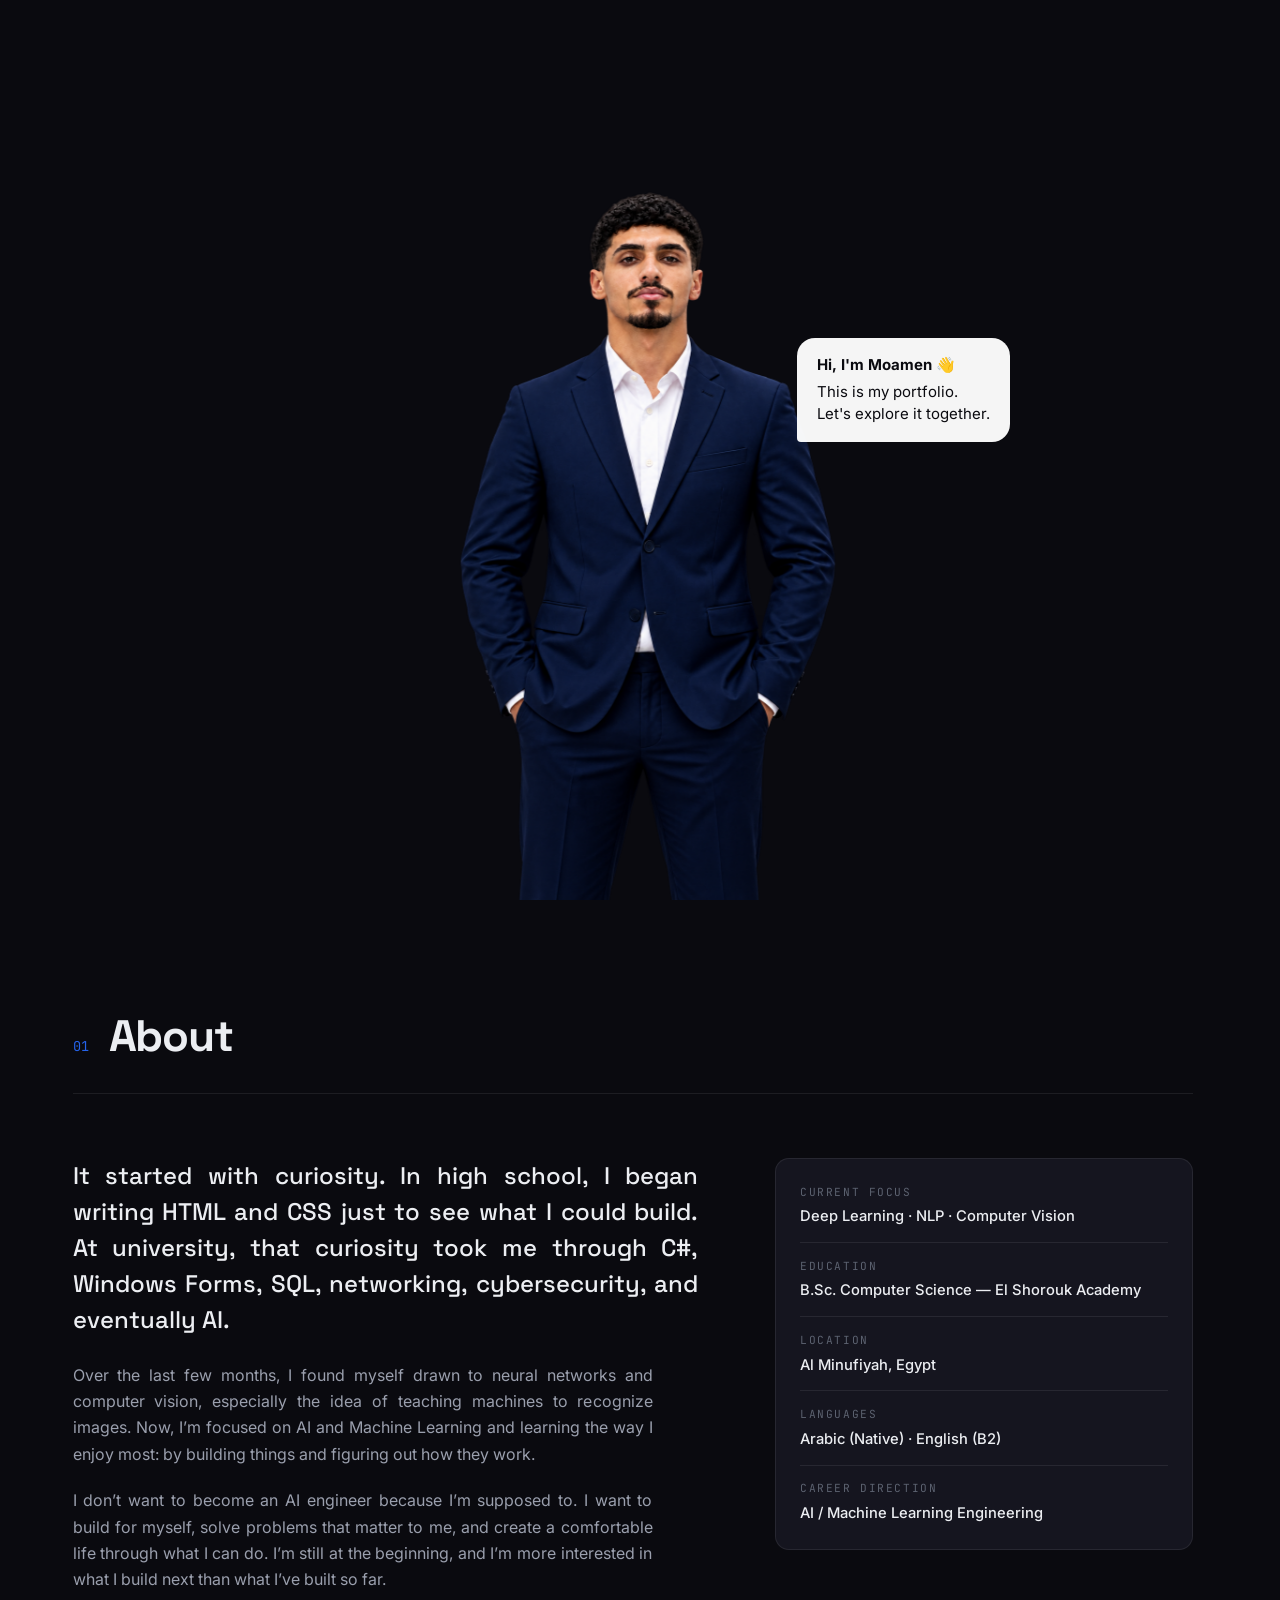
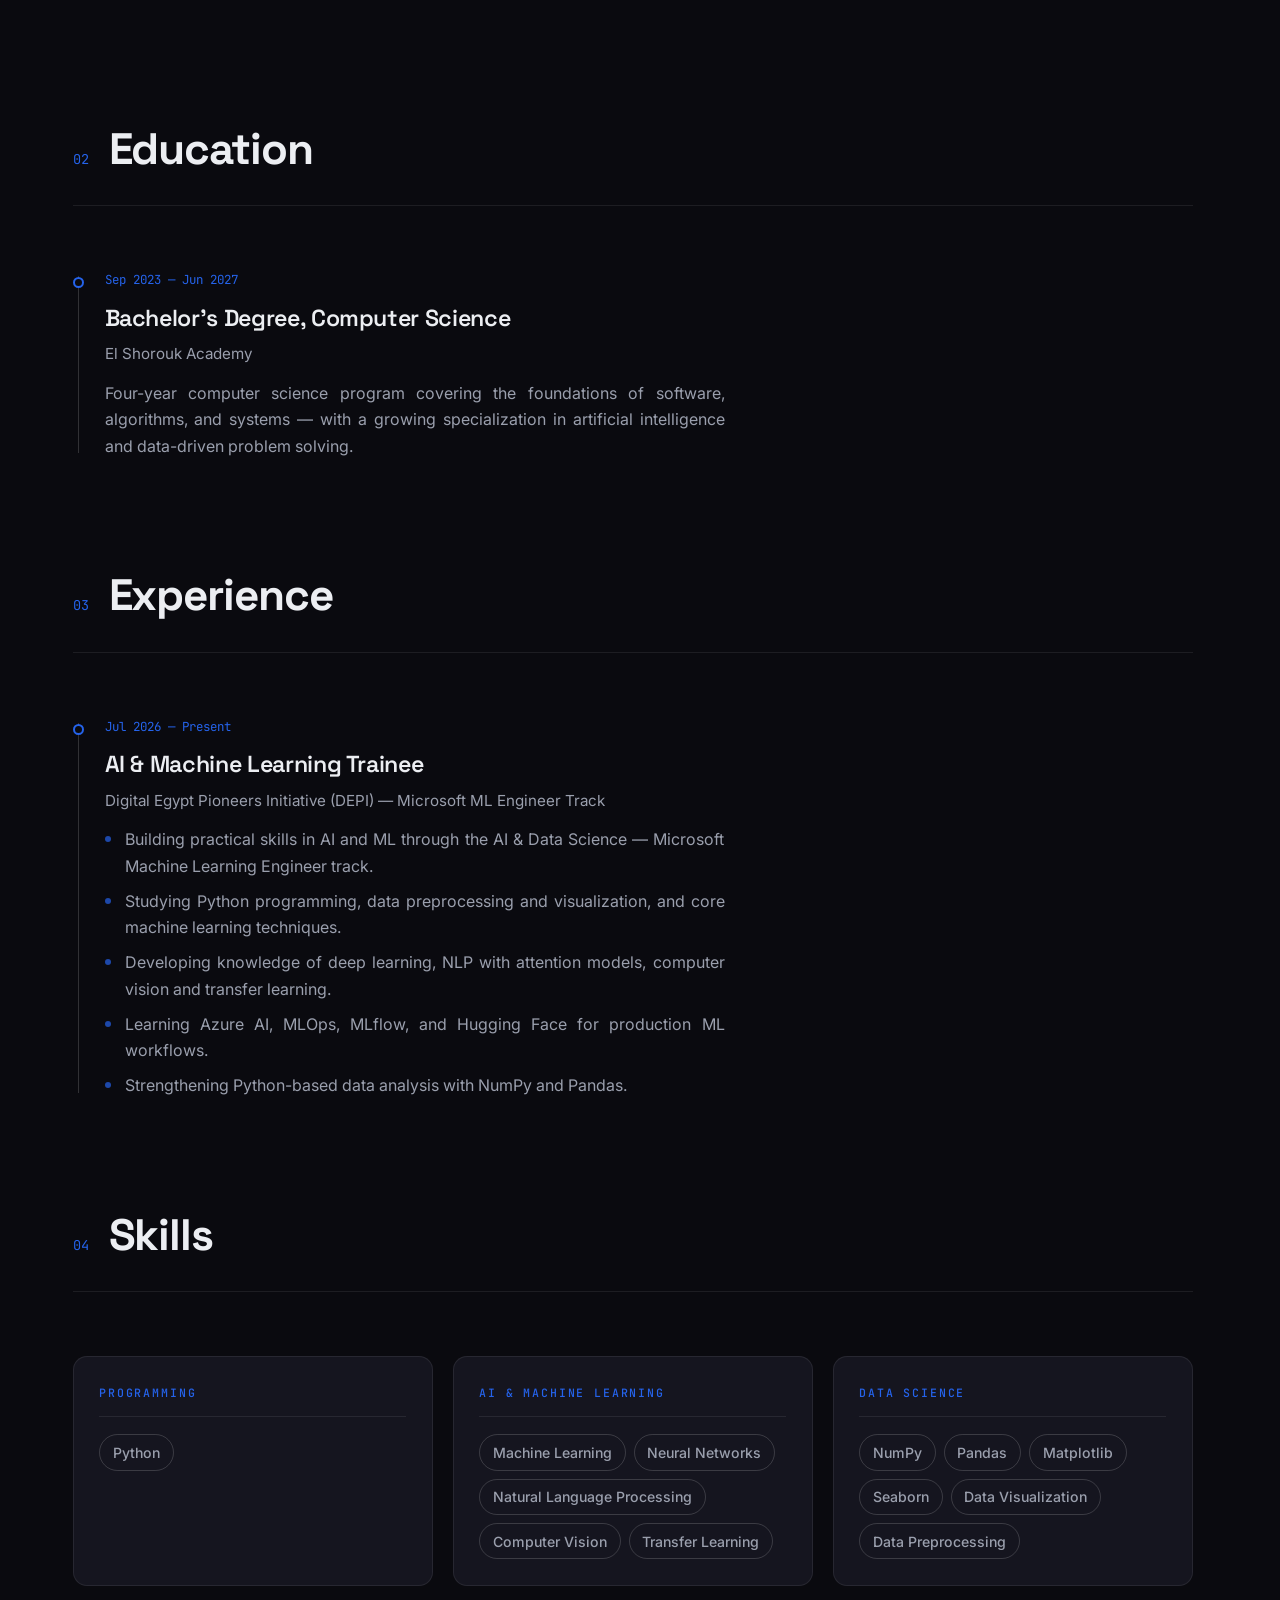
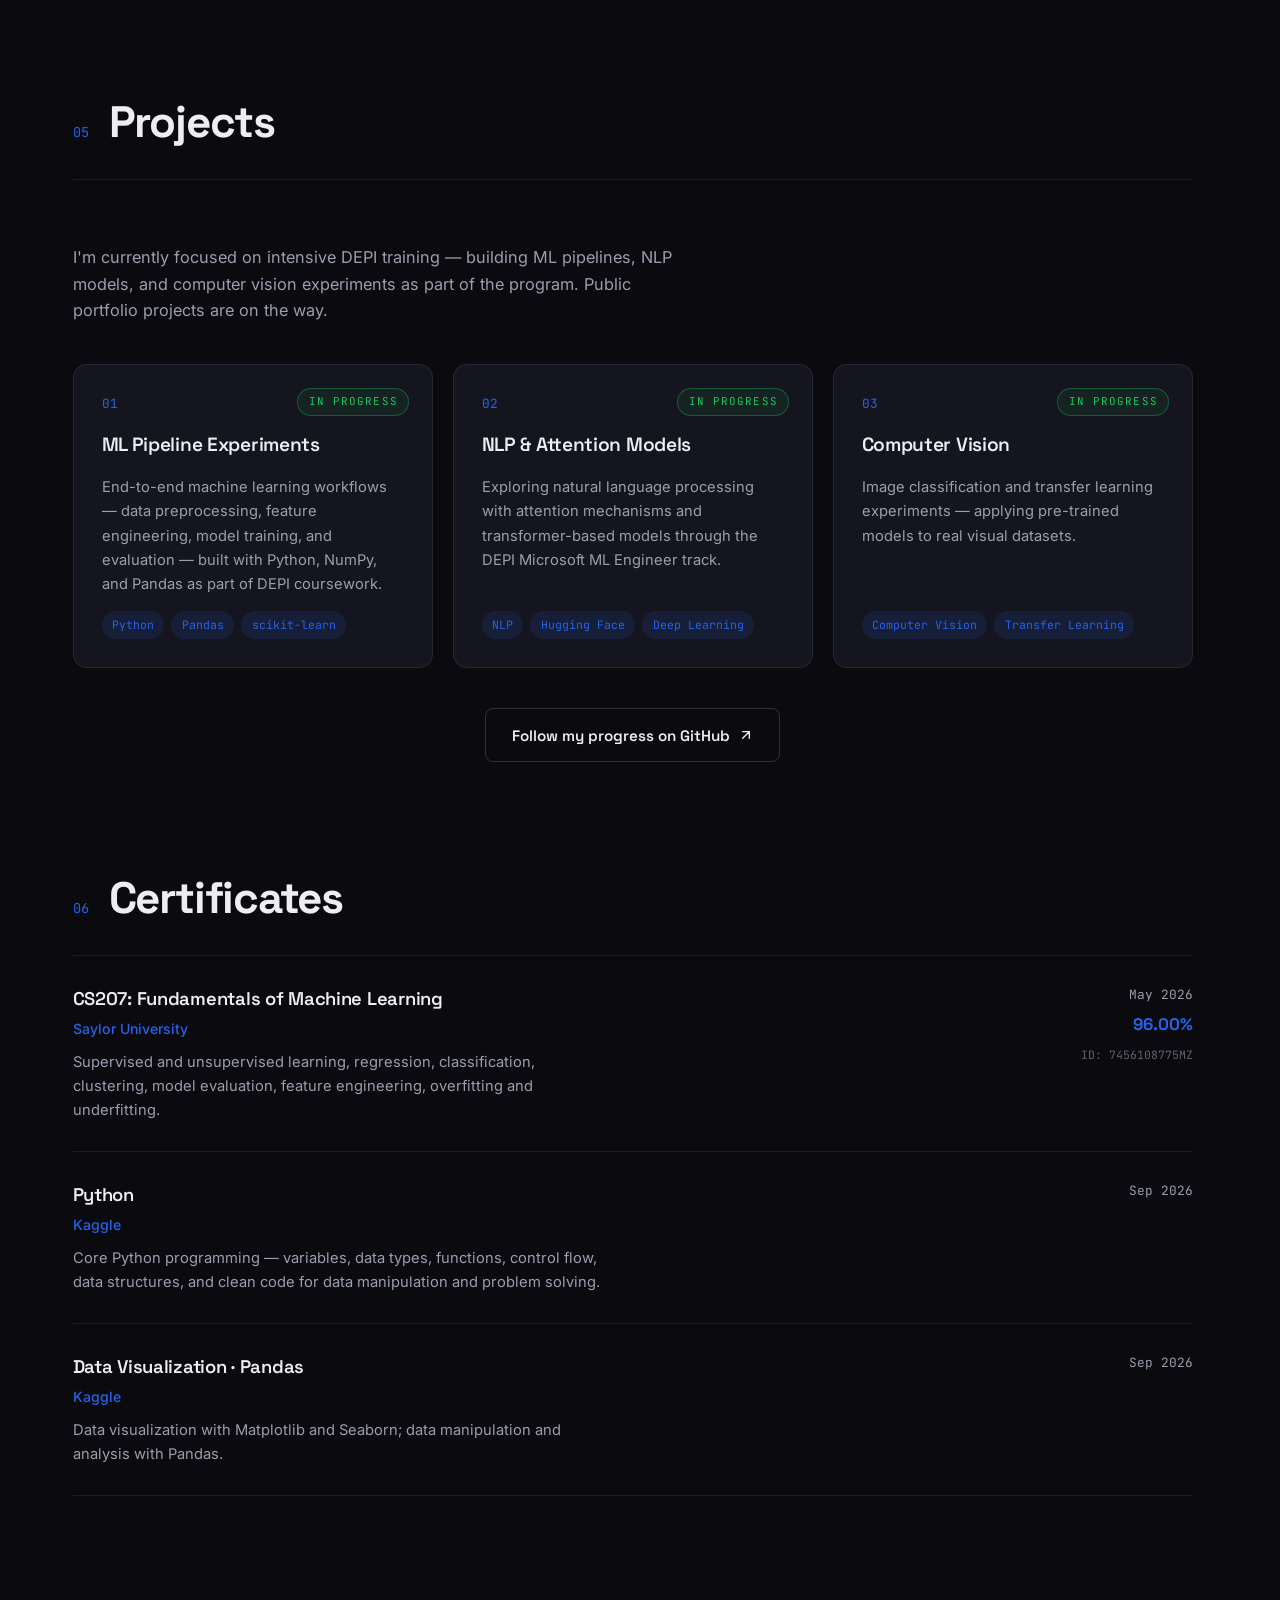
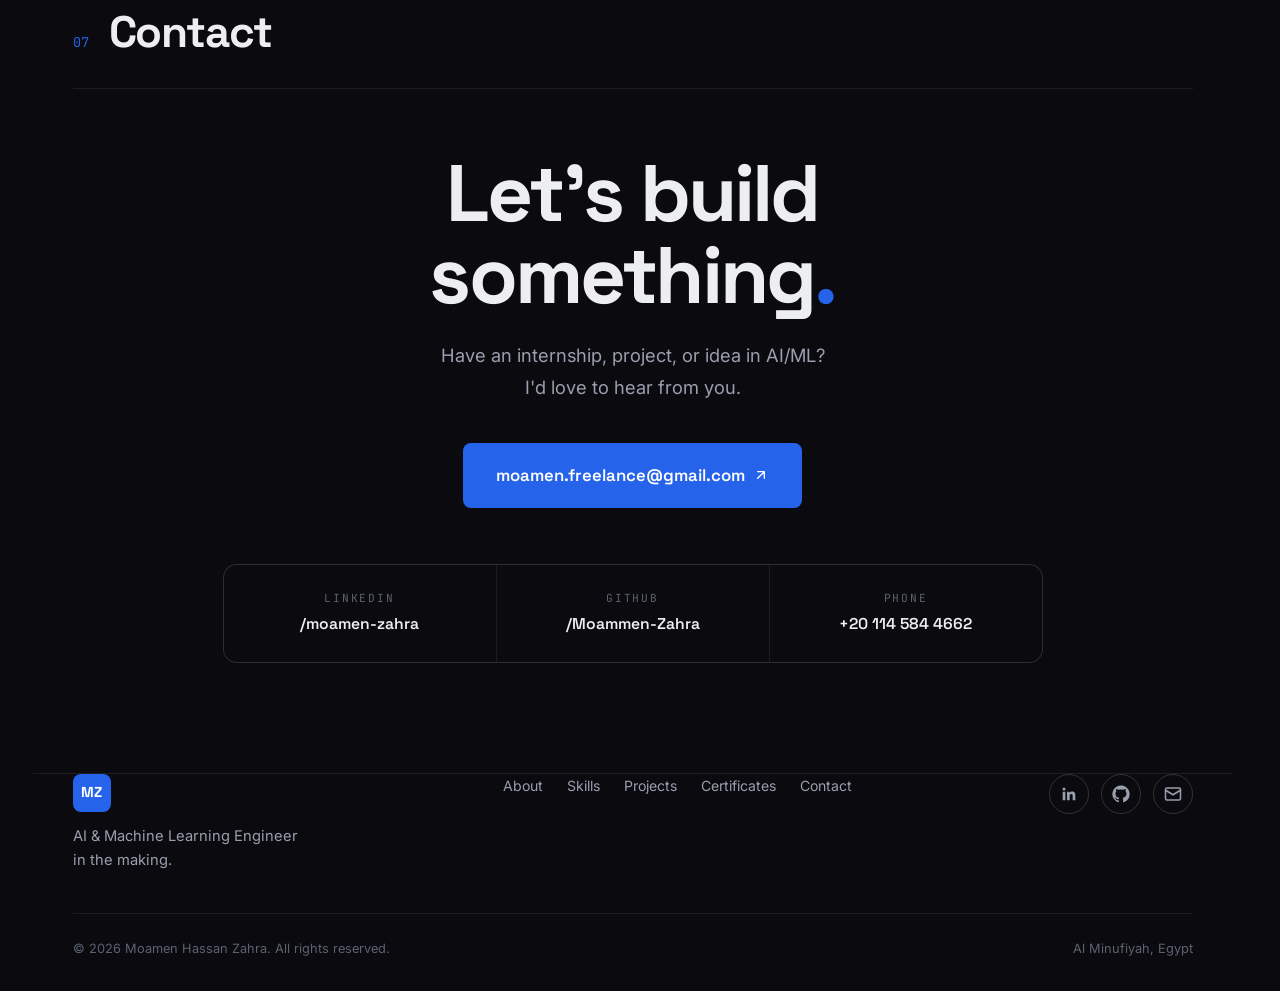
==== index.html @ 65eb7767 "Add files via upload" ====
<!DOCTYPE html>
<html lang="en" data-theme="dark">
<head>

  <meta charset="UTF-8" />
  <meta name="viewport" content="width=device-width, initial-scale=1.0" />
  <title>Moamen Zahra — AI & Machine Learning Engineer</title>
  <meta name="description" content="Moamen Zahra — AI & ML Trainee at DEPI, Computer Science student at El Shorouk Academy. Python, Machine Learning, Deep Learning, NLP, Computer Vision. Open to AI/ML internships." />
  <meta name="author" content="Moamen Hassan Zahra" />
  <link rel="canonical" href="https://moamenzahra.dev/" />
  <meta property="og:type" content="website" />
  <meta property="og:title" content="Moamen Zahra — AI & Machine Learning Engineer" />
  <meta property="og:description" content="Computer Science student and AI/ML Trainee building intelligent systems with Python, Machine Learning, and Deep Learning." />
  <meta property="og:image" content="assets/banner.jpg" />
  <meta property="og:url" content="https://moamenzahra.dev/" />
  <meta name="twitter:card" content="summary_large_image" />
  <meta name="twitter:title" content="Moamen Zahra — AI & Machine Learning Engineer" />
  <meta name="twitter:description" content="AI/ML Trainee at DEPI · Computer Science Student · Python · Machine Learning · NLP · Computer Vision" />
  <meta name="twitter:image" content="assets/banner.jpg" />
  <link rel="icon" type="image/svg+xml" href="data:image/svg+xml,%3Csvg xmlns='http://www.w3.org/2000/svg' viewBox='0 0 100 100'%3E%3Crect width='100' height='100' rx='20' fill='%230a0a0f'/%3E%3Ctext x='50' y='68' font-size='52' font-family='Arial' font-weight='bold' fill='%232563eb' text-anchor='middle'%3EMZ%3C/text%3E%3C/svg%3E" />
  <link rel="preconnect" href="https://fonts.googleapis.com" />
  <link rel="preconnect" href="https://fonts.gstatic.com" crossorigin />
  <link href="https://fonts.googleapis.com/css2?family=Space+Grotesk:wght@400;500;600;700&family=Inter:wght@400;500;600&family=JetBrains+Mono:wght@400;500&display=swap" rel="stylesheet" />
  <link rel="stylesheet" href="css/style.css" />
  <script type="application/ld+json">
  
  {
    "@context": "https://schema.org",
    "@type": "Person",
    "name": "Moamen Hassan Zahra",
    "alternateName": "Moamen Zahra",
    "jobTitle": "AI & Machine Learning Trainee",
    "description": "Computer Science student and AI/ML Trainee at DEPI, specializing in Python, Machine Learning, Deep Learning, NLP, and Computer Vision.",
    "url": "https://moamenzahra.dev/",
    "image": "assets/moamen-hero.jpg",
    "address": { "@type": "PostalAddress", "addressLocality": "Al Minufiyah", "addressCountry": "EG" },
    "email": "mailto:moamen.freelance@gmail.com",
    "alumniOf": { "@type": "CollegeOrUniversity", "name": "El Shorouk Academy" },
    "knowsAbout": ["Python", "Machine Learning", "Deep Learning", "Natural Language Processing", "Computer Vision", "Data Science", "NumPy", "Pandas", "Matplotlib", "Seaborn", "Azure AI", "MLOps"],
    "sameAs": [
      "https://www.linkedin.com/in/moamen-zahra",
      "https://github.com/Moammen-Zahra"
    ]
  }
  </script>
</head>
<body>

  <!-- Entrance -->
  <div class="entrance" id="entrance">
    <div class="entrance-content">

      <div class="entrance-person">
        <img
          src="assets/moamen-hero.png"
          alt="Moamen Zahra"
          class="entrance-photo"
        />

        <div class="entrance-message">
          <span>Hi, I'm Moamen 👋</span>
          <span>This is my portfolio.</span>
          <span>Let's explore it together.</span>
        </div>
      </div>

    </div>
  </div>

  <a class="skip-link" href="#main">Skip to content</a>

  <!-- Navigation -->
  <header class="nav" id="nav">
    <div class="nav-inner">
      <a href="#top" class="nav-logo" aria-label="Moamen Zahra — home">
        <span class="nav-logo-mark">MZ</span>
        <span class="nav-logo-name">Moamen Zahra</span>
      </a>
      <nav class="nav-links" aria-label="Primary">
        <a href="#about" class="nav-link">About</a>
        <a href="#education" class="nav-link">Education</a>
        <a href="#experience" class="nav-link">Experience</a>
        <a href="#skills" class="nav-link">Skills</a>
        <a href="#projects" class="nav-link">Projects</a>
        <a href="#certificates" class="nav-link">Certificates</a>
        <a href="#contact" class="nav-link nav-link-cta">Contact</a>
      </nav>
      <div class="nav-actions">
        <a href="assets/Moamen-Zahra-CV.pdf" download class="btn btn-small btn-outline nav-cv">CV</a>
        <button class="theme-toggle" id="themeToggle" aria-label="Toggle color theme" title="Toggle theme">
          <svg class="icon-sun" width="18" height="18" viewBox="0 0 24 24" fill="none" stroke="currentColor" stroke-width="2" stroke-linecap="round"><circle cx="12" cy="12" r="4"/><path d="M12 2v2M12 20v2M4.93 4.93l1.41 1.41M17.66 17.66l1.41 1.41M2 12h2M20 12h2M6.34 17.66l-1.41 1.41M19.07 4.93l-1.41 1.41"/></svg>
          <svg class="icon-moon" width="18" height="18" viewBox="0 0 24 24" fill="none" stroke="currentColor" stroke-width="2" stroke-linecap="round" stroke-linejoin="round"><path d="M21 12.79A9 9 0 1 1 11.21 3 7 7 0 0 0 21 12.79z"/></svg>
        </button>
        <button class="menu-toggle" id="menuToggle" aria-label="Open menu" aria-expanded="false" aria-controls="mobileMenu">
          <span></span><span></span>
        </button>
      </div>
    </div>
  </header>

  <!-- Mobile menu -->
  <div class="mobile-menu" id="mobileMenu" aria-hidden="true">
    <nav class="mobile-menu-links" aria-label="Mobile">
      <a href="#about" class="mobile-link"><span class="mobile-num">01</span>About</a>
      <a href="#education" class="mobile-link"><span class="mobile-num">02</span>Education</a>
      <a href="#experience" class="mobile-link"><span class="mobile-num">03</span>Experience</a>
      <a href="#skills" class="mobile-link"><span class="mobile-num">04</span>Skills</a>
      <a href="#projects" class="mobile-link"><span class="mobile-num">05</span>Projects</a>
      <a href="#certificates" class="mobile-link"><span class="mobile-num">06</span>Certificates</a>
      <a href="#contact" class="mobile-link"><span class="mobile-num">07</span>Contact</a>
    </nav>
    <div class="mobile-menu-footer">
      <a href="assets/Moamen-Zahra-CV.pdf" download class="btn btn-outline">Download CV</a>
      <div class="mobile-menu-social">
        <a href="https://www.linkedin.com/in/moamen-zahra" target="_blank" rel="noopener">LinkedIn</a>
        <a href="https://github.com/Moammen-Zahra" target="_blank" rel="noopener">GitHub</a>
      </div>
    </div>
  </div>

  <main id="main">
    <!-- Hero -->
    <section class="hero" id="top">
      <div class="hero-inner">
        <div class="hero-content">
          <div class="hero-status reveal">
            <span class="status-dot" aria-hidden="true"></span>
            Open to AI/ML internships
          </div>
          <h1 class="hero-title">
            <span class="hero-title-line reveal" id="animated-name"></span>
          </h1>          <p class="hero-role reveal">AI &amp; Machine Learning Trainee<br />Computer Science Student</p>
          <p class="hero-desc reveal" style="text-align: justify;">
            I build intelligent systems with Python — from data pipelines to neural networks.
            Currently training in Deep Learning, NLP, and Computer Vision through the DEPI
            Microsoft ML Engineer track.
          </p>
          <div class="hero-ctas reveal">
            <a href="#projects" class="btn btn-primary">
              View My Work
              <svg width="16" height="16" viewBox="0 0 24 24" fill="none" stroke="currentColor" stroke-width="2" stroke-linecap="round" stroke-linejoin="round"><path d="M5 12h14M12 5l7 7-7 7"/></svg>
            </a>
            <a href="#contact" class="btn btn-ghost">Get in Touch</a>
          </div>
          <div class="hero-meta reveal">
            <span>Al Minufiyah, Egypt</span>
            <span class="hero-meta-sep" aria-hidden="true"></span>
            <span>DEPI · Microsoft ML Track</span>
          </div>
        </div>
        <div class="hero-visual reveal">
          <div class="hero-photo-wrap">
            <img src="assets/moamen-hero.png" alt="Moamen Zahra — AI and Machine Learning Engineer" class="hero-photo" width="800" height="884" fetchpriority="high" />
            <div class="hero-photo-frame" aria-hidden="true"></div>
          </div>
        </div>
      </div>
      <a href="#about" class="scroll-indicator" aria-label="Scroll to about section">
        <span class="scroll-indicator-line" aria-hidden="true"></span>
        <span class="scroll-indicator-text">Scroll</span>
      </a>
    </section>

    <!-- About -->
    <section class="section" id="about">
      <div class="section-header reveal">
        <span class="section-num">01</span>
        <h2 class="section-title">About</h2>
      </div>
      <div class="about-grid">
        <div class="about-text reveal" style="text-align: justify;">
          <p class="about-lead">
It started with curiosity. In high school, I began writing HTML and CSS just to see what I could build. At university, that curiosity took me through C#, Windows Forms, SQL, networking, cybersecurity, and eventually AI.          </p>
          <p>
Over the last few months, I found myself drawn to neural networks and computer vision, especially the idea of teaching machines to recognize images. Now, I’m focused on AI and Machine Learning and learning the way I enjoy most: by building things and figuring out how they work.
          </p>
          <p>
I don’t want to become an AI engineer because I’m supposed to. I want to build for myself, solve problems that matter to me, and create a comfortable life through what I can do. I’m still at the beginning, and I’m more interested in what I build next than what I’ve built so far.
          </p>
        </div>
        <div class="about-side reveal">

          <dl class="snapshot">
            <div class="snapshot-row">
              <dt>Current Focus</dt>
              <dd>Deep Learning · NLP · Computer Vision</dd>
            </div>
            <div class="snapshot-row">
              <dt>Education</dt>
              <dd>B.Sc. Computer Science — El Shorouk Academy</dd>
            </div>
            <div class="snapshot-row">
              <dt>Location</dt>
              <dd>Al Minufiyah, Egypt</dd>
            </div>
            <div class="snapshot-row">
              <dt>Languages</dt>
              <dd>Arabic (Native) · English (B2)</dd>
            </div>
            <div class="snapshot-row">
              <dt>Career Direction</dt>
              <dd>AI / Machine Learning Engineering</dd>
            </div>
          </dl>
        </div>
      </div>
    </section>

    <!-- Education -->
    <section class="section" id="education">
      <div class="section-header reveal">
        <span class="section-num">02</span>
        <h2 class="section-title">Education</h2>
      </div>
      <div class="timeline">
        <article class="timeline-item reveal">
          <div class="timeline-marker" aria-hidden="true"></div>
          <div class="timeline-content">
            <span class="timeline-date">Sep 2023 — Jun 2027</span>
            <h3 class="timeline-title">Bachelor's Degree, Computer Science</h3>
            <p class="timeline-org">El Shorouk Academy</p>
            <p class="timeline-desc" style="text-align: justify;">
              Four-year computer science program covering the foundations of software,
              algorithms, and systems — with a growing specialization in artificial
              intelligence and data-driven problem solving.
            </p>
          </div>
        </article>
      </div>
    </section>

    <!-- Experience -->
    <section class="section" id="experience">
      <div class="section-header reveal">
        <span class="section-num">03</span>
        <h2 class="section-title">Experience</h2>
      </div>
      <div class="timeline" style="text-align: justify;">
        <article class="timeline-item reveal">
          <div class="timeline-marker" aria-hidden="true"></div>
          <div class="timeline-content">
            <span class="timeline-date">Jul 2026 — Present</span>
            <h3 class="timeline-title">AI &amp; Machine Learning Trainee</h3>
            <p class="timeline-org">Digital Egypt Pioneers Initiative (DEPI) — Microsoft ML Engineer Track</p>
            <ul class="timeline-list">
              <li>Building practical skills in AI and ML through the AI &amp; Data Science — Microsoft Machine Learning Engineer track.</li>
              <li>Studying Python programming, data preprocessing and visualization, and core machine learning techniques.</li>
              <li>Developing knowledge of deep learning, NLP with attention models, computer vision and transfer learning.</li>
              <li>Learning Azure AI, MLOps, MLflow, and Hugging Face for production ML workflows.</li>
              <li>Strengthening Python-based data analysis with NumPy and Pandas.</li>
            </ul>
          </div>
        </article>
      </div>
    </section>

    <!-- Skills -->
    <section class="section" id="skills">
      <div class="section-header reveal" >
        <span class="section-num">04</span>
        <h2 class="section-title">Skills</h2>
      </div>
      <div class="skills-grid">
        <div class="skill-group reveal">
          <h3 class="skill-cat">Programming</h3>
          <ul class="skill-list">
            <li>Python</li>
          </ul>
        </div>
        <div class="skill-group reveal">
          <h3 class="skill-cat">AI &amp; Machine Learning</h3>
          <ul class="skill-list">
            <li>Machine Learning</li>
            <li>Neural Networks</li>
            <li>Natural Language Processing</li>
            <li>Computer Vision</li>
            <li>Transfer Learning</li>
          </ul>
        </div>
        <div class="skill-group reveal">
          <h3 class="skill-cat">Data Science</h3>
          <ul class="skill-list">
            <li>NumPy</li>
            <li>Pandas</li>
            <li>Matplotlib</li>
            <li>Seaborn</li>
            <li>Data Visualization</li>
            <li>Data Preprocessing</li>
          </ul>
        </div>
      </div>
    </section>

    <!-- Projects -->
    <section class="section" id="projects">
      <div class="section-header reveal">
        <span class="section-num">05</span>
        <h2 class="section-title">Projects</h2>
      </div>
      <div class="projects-note reveal">
        <p>
          I'm currently focused on intensive DEPI training — building ML pipelines,
          NLP models, and computer vision experiments as part of the program. Public
          portfolio projects are on the way.
        </p>
      </div>
      <div class="building-grid" >
        <article class="building-card reveal">
          <span class="building-num">01</span>
          <h3 class="building-title">ML Pipeline Experiments</h3>
          <p class="building-desc">
            End-to-end machine learning workflows — data preprocessing, feature
            engineering, model training, and evaluation — built with Python, NumPy,
            and Pandas as part of DEPI coursework.
          </p>
          <div class="building-tags">
            <span>Python</span><span>Pandas</span><span>scikit-learn</span>
          </div>
          <span class="building-badge">In Progress</span>
        </article>
        <article class="building-card reveal">
          <span class="building-num">02</span>
          <h3 class="building-title">NLP &amp; Attention Models</h3>
          <p class="building-desc">
            Exploring natural language processing with attention mechanisms and
            transformer-based models through the DEPI Microsoft ML Engineer track.
          </p>
          <div class="building-tags">
            <span>NLP</span><span>Hugging Face</span><span>Deep Learning</span>
          </div>
          <span class="building-badge">In Progress</span>
        </article>
        <article class="building-card reveal">
          <span class="building-num">03</span>
          <h3 class="building-title">Computer Vision</h3>
          <p class="building-desc">
            Image classification and transfer learning experiments — applying
            pre-trained models to real visual datasets.
          </p>
          <div class="building-tags">
            <span>Computer Vision</span><span>Transfer Learning</span>
          </div>
          <span class="building-badge">In Progress</span>
        </article>
      </div>
      <div class="projects-cta reveal">
        <a href="https://github.com/Moammen-Zahra" target="_blank" rel="noopener" class="btn btn-outline">
          Follow my progress on GitHub
          <svg width="16" height="16" viewBox="0 0 24 24" fill="none" stroke="currentColor" stroke-width="2" stroke-linecap="round" stroke-linejoin="round"><path d="M7 17L17 7M7 7h10v10"/></svg>
        </a>
      </div>
    </section>

    <!-- Certificates -->
    <section class="section" id="certificates">
      <div class="section-header reveal" style="margin-bottom: 0px;">
        <span class="section-num">06</span>
        <h2 class="section-title">Certificates</h2>
      </div>
      <div class="cert-list">
        <article class="cert-item reveal">
          <div class="cert-main">
            <h3 class="cert-name">CS207: Fundamentals of Machine Learning</h3>
            <p class="cert-org">Saylor University</p>
            <p class="cert-desc">
              Supervised and unsupervised learning, regression, classification, clustering,
              model evaluation, feature engineering, overfitting and underfitting.
            </p>
          </div>
          <div class="cert-side">
            <span class="cert-date">May 2026</span>
            <span class="cert-score">96.00%</span>
            <span class="cert-id">ID: 7456108775MZ</span>
          </div>
        </article>
        <article class="cert-item reveal">
          <div class="cert-main">
            <h3 class="cert-name">Python</h3>
            <p class="cert-org">Kaggle</p>
            <p class="cert-desc">
              Core Python programming — variables, data types, functions, control flow,
              data structures, and clean code for data manipulation and problem solving.
            </p>
          </div>
          <div class="cert-side">
            <span class="cert-date">Sep 2026</span>
          </div>
        </article>
        <article class="cert-item reveal">
          <div class="cert-main">
            <h3 class="cert-name">Data Visualization · Pandas</h3>
            <p class="cert-org"> Kaggle</p>
            <p class="cert-desc">
              Data visualization with Matplotlib and Seaborn; data manipulation and
              analysis with Pandas.
            </p>
          </div>
          <div class="cert-side">
            <span class="cert-date">Sep 2026</span>
          </div>
        </article>
      </div>
    </section>

    <!-- Contact -->
    <section class="section section-contact" id="contact" style="padding-bottom: 10px;">
      <div class="section-header reveal" >
        <span class="section-num">07</span>
        <h2 class="section-title">Contact</h2>
      </div>
      <div class="contact-inner">
        <h2 class="contact-headline reveal">
          Let's build<br />something<span class="accent">.</span>
        </h2>
        <p class="contact-sub reveal">
          Have an internship, project, or idea in AI/ML?<br />
          I'd love to hear from you.
        </p>
        <div class="contact-actions reveal">
          <a href="mailto:moamen.freelance@gmail.com" class="btn btn-primary btn-large">
            moamen.freelance@gmail.com
            <svg width="16" height="16" viewBox="0 0 24 24" fill="none" stroke="currentColor" stroke-width="2" stroke-linecap="round" stroke-linejoin="round"><path d="M7 17L17 7M7 7h10v10"/></svg>
          </a>
        </div>
        <div class="contact-links reveal">
          <a href="https://www.linkedin.com/in/moamen-zahra" target="_blank" rel="noopener" class="contact-link">
            <span class="contact-link-label">LinkedIn</span>
            <span class="contact-link-value">/moamen-zahra</span>
          </a>
          <a href="https://github.com/Moammen-Zahra" target="_blank" rel="noopener" class="contact-link">
            <span class="contact-link-label">GitHub</span>
            <span class="contact-link-value">/Moammen-Zahra</span>
          </a>
          <a href="tel:+201145844662" class="contact-link">
            <span class="contact-link-label">Phone</span>
            <span class="contact-link-value">+20 114 584 4662</span>
          </a>
        </div>
      </div>
    </section>
  </main>

  <!-- Footer -->
  <footer class="footer">
    <div class="footer-inner">
      <div class="footer-brand">
        <span class="footer-logo">MZ</span>
        <p class="footer-tagline">AI &amp; Machine Learning Engineer in the making.</p>
      </div>
      <nav class="footer-nav" aria-label="Footer">
        <a href="#about">About</a>
        <a href="#skills">Skills</a>
        <a href="#projects">Projects</a>
        <a href="#certificates">Certificates</a>
        <a href="#contact">Contact</a>
      </nav>
      <div class="footer-social">
        <a href="https://www.linkedin.com/in/moamen-zahra" target="_blank" rel="noopener" aria-label="LinkedIn">
          <svg width="18" height="18" viewBox="0 0 24 24" fill="currentColor"><path d="M20.45 20.45h-3.55v-5.57c0-1.33-.03-3.04-1.85-3.04-1.86 0-2.14 1.45-2.14 2.94v5.67H9.36V9h3.41v1.56h.05c.47-.9 1.63-1.85 3.36-1.85 3.6 0 4.27 2.37 4.27 5.46v6.28zM5.34 7.43a2.06 2.06 0 1 1 0-4.12 2.06 2.06 0 0 1 0 4.12zM7.12 20.45H3.56V9h3.56v11.45z"/></svg>
        </a>
        <a href="https://github.com/Moammen-Zahra" target="_blank" rel="noopener" aria-label="GitHub">
          <svg width="18" height="18" viewBox="0 0 24 24" fill="currentColor"><path d="M12 .5C5.65.5.5 5.65.5 12c0 5.08 3.29 9.39 7.86 10.91.58.11.79-.25.79-.55 0-.27-.01-1.17-.02-2.12-3.2.7-3.88-1.36-3.88-1.36-.52-1.33-1.28-1.68-1.28-1.68-1.04-.71.08-.7.08-.7 1.15.08 1.76 1.18 1.76 1.18 1.03 1.76 2.69 1.25 3.35.96.1-.75.4-1.25.72-1.54-2.55-.29-5.24-1.28-5.24-5.69 0-1.26.45-2.28 1.18-3.09-.12-.29-.51-1.46.11-3.05 0 0 .96-.31 3.15 1.18a10.9 10.9 0 0 1 5.74 0c2.19-1.49 3.15-1.18 3.15-1.18.62 1.59.23 2.76.11 3.05.74.81 1.18 1.83 1.18 3.09 0 4.42-2.7 5.39-5.26 5.68.41.36.78 1.06.78 2.14 0 1.55-.01 2.79-.01 3.17 0 .31.21.67.8.55A11.51 11.51 0 0 0 23.5 12C23.5 5.65 18.35.5 12 .5z"/></svg>
        </a>
        <a href="mailto:moamen.freelance@gmail.com" aria-label="Email">
          <svg width="18" height="18" viewBox="0 0 24 24" fill="none" stroke="currentColor" stroke-width="2" stroke-linecap="round" stroke-linejoin="round"><rect x="2" y="4" width="20" height="16" rx="2"/><path d="m22 7-10 6L2 7"/></svg>
        </a>
      </div>
    </div>
    <div class="footer-bottom">
      <p>&copy; 2026 Moamen Hassan Zahra. All rights reserved.</p>
      <p class="footer-location">Al Minufiyah, Egypt</p>
    </div>
  </footer>

  <script src="js/main.js"></script>
</body>
</html>
---- css/style.css ----
/* ============================================
   MOAMEN ZAHRA — PORTFOLIO
   Dark editorial · Blue accent
   ============================================ */

/* ---------- Design tokens ---------- */
:root {
  --font-display: "Space Grotesk", system-ui, sans-serif;
  --font-body: "Inter", system-ui, sans-serif;
  --font-mono: "JetBrains Mono", ui-monospace, monospace;

  --bg: #0a0a0f;
  --bg-elev: #12121a;
  --bg-card: #15151f;
  --line: rgba(255, 255, 255, 0.08);
  --line-strong: rgba(255, 255, 255, 0.16);

  --text: #eceef2;
  --text-muted: #9a9fad;
  --text-faint: #5c6270;

  --accent: #2563eb;
  --accent-hover: #3b82f6;
  --accent-soft: rgba(37, 99, 235, 0.12);

  --radius: 14px;
  --radius-sm: 8px;

  --nav-h: 72px;
  --section-pad: clamp(5rem, 12vw, 9rem);
  --container: 1200px;

  --ease: cubic-bezier(0.22, 1, 0.36, 1);
  --dur: 0.45s;
}

[data-theme="light"] {
  --bg: #f7f8fa;
  --bg-elev: #ffffff;
  --bg-card: #ffffff;
  --line: rgba(10, 12, 20, 0.1);
  --line-strong: rgba(10, 12, 20, 0.2);
  --text: #12141c;
  --text-muted: #4b5160;
  --text-faint: #8a90a0;
  --accent: #1d4ed8;
  --accent-hover: #2563eb;
  --accent-soft: rgba(29, 78, 216, 0.08);
}

/* ---------- Reset / base ---------- */
*, *::before, *::after { box-sizing: border-box; margin: 0; padding: 0; }

html {
  scroll-behavior: smooth;
  scroll-padding-top: calc(var(--nav-h) + 16px);
  -webkit-text-size-adjust: 100%;
}

body {
  font-family: var(--font-body);
  background: var(--bg);
  color: var(--text);
  line-height: 1.65;
  font-size: 1rem;
  -webkit-font-smoothing: antialiased;
  overflow-x: hidden;
  transition: background 0.4s var(--ease), color 0.4s var(--ease);
}

img { max-width: 100%; height: auto; display: block; }
a { color: inherit; text-decoration: none; }
ul { list-style: none; }
button { font: inherit; cursor: pointer; background: none; border: none; color: inherit; }

::selection { background: var(--accent); color: #fff; }

:focus-visible {
  outline: 2px solid var(--accent);
  outline-offset: 3px;
  border-radius: 2px;
}

.skip-link {
  position: absolute;
  left: -9999px;
  top: 0;
  background: var(--accent);
  color: #fff;
  padding: 0.75rem 1.25rem;
  z-index: 200;
  border-radius: 0 0 var(--radius-sm) 0;
  font-weight: 600;
}
.skip-link:focus { left: 0; }
@font-face {
  font-family: "OCR A Std";
  src: url("fonts/OCRAStd.otf") format("opentype");
  font-weight: normal;
  font-style: normal;
}

/* ---------- Typography helpers ---------- */
.accent { color: var(--accent); }

/* ---------- Buttons ---------- */
.btn {
  display: inline-flex;
  align-items: center;
  gap: 0.5rem;
  font-family: var(--font-display);
  font-weight: 600;
  font-size: 0.95rem;
  padding: 0.85rem 1.6rem;
  border-radius: var(--radius-sm);
  border: 1px solid transparent;
  transition: transform var(--dur) var(--ease), background var(--dur) var(--ease),
              border-color var(--dur) var(--ease), color var(--dur) var(--ease),
              box-shadow var(--dur) var(--ease);
  will-change: transform;
}
.btn svg { transition: transform var(--dur) var(--ease); }
.btn:hover svg { transform: translateX(3px); }

.btn-primary {
  background: var(--accent);
  color: #fff;
}
.btn-primary:hover {
  background: var(--accent-hover);
  transform: translateY(-2px);
  box-shadow: 0 12px 32px -8px rgba(37, 99, 235, 0.5);
}

.btn-outline {
  border-color: var(--line-strong);
  color: var(--text);
}
.btn-outline:hover {
  border-color: var(--accent);
  color: var(--accent);
  transform: translateY(-2px);
}

.btn-ghost { color: var(--text-muted); }
.btn-ghost:hover { color: var(--text); }

.btn-small { padding: 0.45rem 1rem; font-size: 0.85rem; }
.btn-large { padding: 1.1rem 2rem; font-size: 1.05rem; }

/* ================================
   SMOOTH ENTRANCE
================================ */

.entrance {
  position: fixed;
  inset: 0;
  z-index: 99999;

  background: var(--bg, #0a0a0f);

  overflow: hidden;
  opacity: 1;

  transition:
    opacity 1.8s cubic-bezier(.22, 1, .36, 1),
    filter 1.8s cubic-bezier(.22, 1, .36, 1);

  display: flex;
  align-items: flex-end;
  justify-content: center;
}

/* Your portfolio is completely blurred underneath */

html.entrance-lock,
body.entrance-lock {
  overflow: hidden !important;

}

/* Keep the page at its real viewport size */
body {
  min-height: 100vh;
}
html {
  scrollbar-gutter: stable;
}
.entrance {
  position: fixed;
  inset: 0;
  width: 100%;
  height: 100%;
  z-index: 99999;
  overflow: hidden;
}

body.entrance-active > *:not(#entrance) {
  filter: blur(25px);
  transform: scale(1.025);
  opacity: 0.75;

  transition:
    filter 2s cubic-bezier(.22, 1, .36, 1),
    transform 2s cubic-bezier(.22, 1, .36, 1),
    opacity 2s cubic-bezier(.22, 1, .36, 1);
}

/* When entrance finishes */

body.entrance-finished > *:not(#entrance) {
  filter: blur(0);
  transform: scale(1);
  opacity: 1;
}

/* Person */

.entrance-content {
  position: relative;
  width: 100%;
  height: 100%;
}

.entrance-person {
  position: absolute;

  left: 50%;
  bottom: 0;

  width: min(560px, 70vw);
  height: min(720px, 88vh);

  transform: translate(-50%, 100%);

  animation:
    entrancePerson 2s cubic-bezier(.16, 1, .3, 1) forwards;
}

.entrance-photo {
  width: 100%;
  height: 100%;

  object-fit: contain;
  object-position: center bottom;

  display: block;
}

/* Message */

.entrance-message {
  position: absolute;

  top: 22%;
  left: 78%;

  width: max-content;
  max-width: 280px;

  padding: 16px 20px;

  background: rgba(255, 255, 255, .96);
  color: #0a0a0f;

  border-radius: 18px 18px 18px 4px;

  font-family: inherit;
  font-size: 15px;
  line-height: 1.5;

  opacity: 0;
  transform: translateY(15px) scale(.96);

  animation:
    entranceMessage 1s cubic-bezier(.22, 1, .36, 1) 2s forwards;
}

.entrance-message span {
  display: block;
}

.entrance-message span:first-child {
  font-weight: 700;
  margin-bottom: 4px;
}


/* ================================
   ANIMATIONS
================================ */

@keyframes entrancePerson {

  0% {
    transform: translate(-50%, 100%);
  }

  100% {
    transform: translate(-50%, 0);
  }

}

@keyframes entranceMessage {

  0% {
    opacity: 0;
    transform: translateY(15px) scale(.96);
  }

  100% {
    opacity: 1;
    transform: translateY(0) scale(1);
  }

}


/* ================================
   FINAL REVEAL
================================ */

.entrance.hide {
  opacity: 0;
  pointer-events: none;
}


/* Mobile */

@media (max-width: 700px) {

  .entrance-person {
    width: 95vw;
    height: 75vh;
  }

  .entrance-message {
    top: 18%;
    left: 65%;
    max-width: 220px;
    font-size: 13px;
    padding: 13px 15px;
  }

}
/* ---------- Navigation ---------- */
.nav {
  position: fixed;
  top: 0; left: 0; right: 0;
  z-index: 100;
  height: var(--nav-h);
  transition: background 0.4s var(--ease), border-color 0.4s var(--ease),
              height 0.4s var(--ease), backdrop-filter 0.4s var(--ease);
  border-bottom: 1px solid transparent;
}
.nav.scrolled {
  height: 60px;
  background: color-mix(in srgb, var(--bg) 82%, transparent);
  backdrop-filter: blur(14px);
  -webkit-backdrop-filter: blur(14px);
  border-bottom-color: var(--line);
}

.nav-inner {
  max-width: var(--container);
  margin: 0 auto;
  height: 100%;
  padding: 0 clamp(1.25rem, 4vw, 2.5rem);
  display: flex;
  align-items: center;
  justify-content: space-between;
  gap: 1rem;
}

.nav-logo {
  display: flex;
  align-items: center;
  gap: 0.65rem;
  font-family: var(--font-display);
  font-weight: 700;
}
.nav-logo-mark {
  display: grid;
  place-items: center;
  width: 34px; height: 34px;
  background: var(--accent);
  color: #fff;
  border-radius: var(--radius-sm);
  font-size: 0.85rem;
  letter-spacing: 0.5px;
}
.nav-logo-name { font-size: 1rem; letter-spacing: -0.01em; }

.nav-links {
  display: flex;
  align-items: center;
  gap: clamp(1rem, 2.5vw, 2rem);
}
.nav-link {
  font-size: 0.9rem;
  font-weight: 500;
  color: var(--text-muted);
  position: relative;
  padding: 0.25rem 0;
  transition: color 0.3s var(--ease);
}
.nav-link::after {
  content: "";
  position: absolute;
  left: 0; bottom: -2px;
  width: 100%; height: 2px;
  background: var(--accent);
  transform: scaleX(0);
  transform-origin: right;
  transition: transform 0.35s var(--ease);
}
.nav-link:hover, .nav-link.active { color: var(--text); }
.nav-link:hover::after, .nav-link.active::after {
  transform: scaleX(1);
  transform-origin: left;
}
.nav-link-cta { color: var(--text); font-weight: 600; }

.nav-actions { display: flex; align-items: center; gap: 0.75rem; }

.theme-toggle {
  display: grid;
  place-items: center;
  width: 38px; height: 38px;
  border-radius: 50%;
  border: 1px solid var(--line-strong);
  color: var(--text-muted);
  transition: color 0.3s var(--ease), border-color 0.3s var(--ease),
              transform 0.3s var(--ease);
}
.theme-toggle:hover { color: var(--accent); border-color: var(--accent); transform: rotate(15deg); }
.icon-moon { display: none; }
[data-theme="light"] .icon-sun { display: none; }
[data-theme="light"] .icon-moon { display: block; }

.menu-toggle {
  display: none;
  flex-direction: column;
  justify-content: center;
  gap: 6px;
  width: 40px; height: 40px;
  padding: 8px;
}
.menu-toggle span {
  display: block;
  height: 2px;
  width: 100%;
  background: var(--text);
  border-radius: 2px;
  transition: transform 0.35s var(--ease), opacity 0.35s var(--ease);
}
.menu-toggle[aria-expanded="true"] span:first-child { transform: translateY(4px) rotate(45deg); }
.menu-toggle[aria-expanded="true"] span:last-child { transform: translateY(-4px) rotate(-45deg); }

/* ---------- Mobile menu ---------- */
.mobile-menu {
  position: fixed;
  inset: 0;
  z-index: 90;
  background: var(--bg);
  display: flex;
  flex-direction: column;
  justify-content: center;
  padding: calc(var(--nav-h) + 2rem) clamp(1.5rem, 6vw, 3rem) 2.5rem;
  opacity: 0;
  visibility: hidden;
  transition: opacity 0.4s var(--ease), visibility 0.4s var(--ease);
}
.mobile-menu.open { opacity: 1; visibility: visible; }

.mobile-menu-links { display: flex; flex-direction: column; gap: 0.35rem; }
.mobile-link {
  display: flex;
  align-items: baseline;
  gap: 1rem;
  font-family: var(--font-display);
  font-size: clamp(1.75rem, 7vw, 2.5rem);
  font-weight: 600;
  padding: 0.55rem 0;
  border-bottom: 1px solid var(--line);
  transform: translateY(24px);
  opacity: 0;
  transition: transform 0.5s var(--ease), opacity 0.5s var(--ease), color 0.3s var(--ease);
}
.mobile-menu.open .mobile-link { transform: translateY(0); opacity: 1; }
.mobile-menu.open .mobile-link:nth-child(1) { transition-delay: 0.06s; }
.mobile-menu.open .mobile-link:nth-child(2) { transition-delay: 0.1s; }
.mobile-menu.open .mobile-link:nth-child(3) { transition-delay: 0.14s; }
.mobile-menu.open .mobile-link:nth-child(4) { transition-delay: 0.18s; }
.mobile-menu.open .mobile-link:nth-child(5) { transition-delay: 0.22s; }
.mobile-menu.open .mobile-link:nth-child(6) { transition-delay: 0.26s; }
.mobile-menu.open .mobile-link:nth-child(7) { transition-delay: 0.3s; }
.mobile-link:hover { color: var(--accent); }
.mobile-num {
  font-family: var(--font-mono);
  font-size: 0.8rem;
  color: var(--accent);
}

.mobile-menu-footer {
  margin-top: 2.5rem;
  display: flex;
  flex-direction: column;
  gap: 1.25rem;
}
.mobile-menu-social { display: flex; gap: 1.5rem; }
.mobile-menu-social a {
  font-family: var(--font-mono);
  font-size: 0.85rem;
  color: var(--text-muted);
  transition: color 0.3s var(--ease);
}
.mobile-menu-social a:hover { color: var(--accent); }

/* ---------- Hero ---------- */
.hero {
  min-height: 100svh;
  display: flex;
  flex-direction: column;
  justify-content: center;
  position: relative;
  padding: calc(var(--nav-h) + 3rem) clamp(1.25rem, 4vw, 2.5rem) 4rem;
  max-width: var(--container);
  margin: 0 auto;
}

.hero-inner {
  display: grid;
  grid-template-columns: 1.15fr 0.85fr;
  align-items: center;
  gap: clamp(2rem, 6vw, 5rem);
}

.hero-status {
  display: inline-flex;
  align-items: center;
  gap: 0.55rem;
  font-family: var(--font-mono);
  font-size: 0.78rem;
  color: var(--text-muted);
  border: 1px solid var(--line-strong);
  border-radius: 999px;
  padding: 0.4rem 0.95rem;
  margin-bottom: 1.75rem;
  width: fit-content;
}
.status-dot {
  width: 8px; height: 8px;
  border-radius: 50%;
  background: #22c55e;
  box-shadow: 0 0 0 0 rgba(34, 197, 94, 0.5);
  animation: pulse 2.4s infinite;
}
@keyframes pulse {
  0% { box-shadow: 0 0 0 0 rgba(34, 197, 94, 0.45); }
  70% { box-shadow: 0 0 0 9px rgba(34, 197, 94, 0); }
  100% { box-shadow: 0 0 0 0 rgba(34, 197, 94, 0); }
}

.hero-title {
  font-family: var(--font-display);
  font-size: clamp(3.2rem, 9.5vw, 6.5rem);
  font-weight: 700;
  line-height: 0.98;
  letter-spacing: -0.035em;
  margin-bottom: 1.25rem;
}
.hero-title-line { display: block; }

.hero-role {
  font-family: var(--font-display);
  font-size: clamp(1.05rem, 2.4vw, 1.4rem);
  font-weight: 500;
  color: var(--text-muted);
  line-height: 1.45;
  margin-bottom: 1.25rem;
}

.hero-desc {
  color: var(--text-muted);
  max-width: 46ch;
  margin-bottom: 2rem;
}

.hero-ctas { display: flex; flex-wrap: wrap; gap: 0.9rem; margin-bottom: 2rem; }

.hero-meta {
  display: flex;
  align-items: center;
  gap: 1rem;
  font-family: var(--font-mono);
  font-size: 0.78rem;
  color: var(--text-faint);
}
.hero-meta-sep { width: 32px; height: 1px; background: var(--line-strong); }

/* Hero photo */
.hero-visual { position: relative; }
.hero-photo-wrap {
  position: relative;
  border-radius: var(--radius);
  overflow: hidden;
  aspect-ratio: 4 / 4.4;
  max-width: 420px;
  margin-left: auto;
}
.hero-photo-wrap { position: relative; width: 100%; height: 100%; overflow: visible; flex-shrink: 0; } .hero-photo { width: 100%; height: 100%; object-fit: contain; object-position: center bottom; transform: scale(1.25); transform-origin: center bottom; filter: saturate(0.92); transition: transform 0.8s var(--ease), filter 0.8s var(--ease); display: block; } .hero-photo-wrap:hover .hero-photo { transform: scale(1.28); filter: saturate(1); } .hero-photo-frame { position: absolute; inset: 0; border-radius: var(--radius); border-bottom: 3px solid var(--line); pointer-events: none; } /* PNG has transparency — remove the overlay */ .hero-photo-wrap::after { display: none; } [data-theme="light"] .hero-photo-wrap::after { display: none; }
/* Scroll indicator */
.scroll-indicator {
  position: absolute;
  bottom: 2rem;
  left: clamp(1.25rem, 4vw, 2.5rem);
  display: flex;
  align-items: center;
  gap: 0.75rem;
  color: var(--text-faint);
  transition: color 0.3s var(--ease);
}
.scroll-indicator:hover { color: var(--accent); }
.scroll-indicator-line {
  width: 48px; height: 1px;
  background: currentColor;
  position: relative;
  overflow: hidden;
}
.scroll-indicator-line::after {
  content: "";
  position: absolute;
  inset: 0;
  background: var(--accent);
  transform: translateX(-100%);
  animation: scrollLine 2.2s var(--ease) infinite;
}
@keyframes scrollLine {
  0% { transform: translateX(-100%); }
  55% { transform: translateX(0); }
  100% { transform: translateX(100%); }
}
.scroll-indicator-text {
  font-family: var(--font-mono);
  font-size: 0.72rem;
  text-transform: uppercase;
  letter-spacing: 0.18em;
}

/* ---------- Sections ---------- */
.section {
  max-width: var(--container);
  margin: 100px auto;
  padding: 0rem clamp(1.25rem, 4vw, 2.5rem) 0;
}

.section-header {
  display: flex;
  align-items: baseline;
  gap: 1.25rem;
  margin-bottom: clamp(2.5rem, 6vw, 4rem);
  padding-bottom: 1.25rem;
  border-bottom: 1px solid var(--line);
}
.section-num {
  font-family: var(--font-mono);
  font-size: 0.85rem;
  color: var(--accent);
}
.section-title {
  font-family: var(--font-display);
  font-size: clamp(1.9rem, 4.5vw, 2.75rem);
  font-weight: 700;
  letter-spacing: -0.025em;
}

/* ---------- About ---------- */
.about-grid {
  display: grid;
  grid-template-columns: 1.2fr 0.8fr;
  gap: clamp(2.5rem, 6vw, 5rem);
  align-items: start;
}

.about-lead {
  font-family: var(--font-display);
  font-size: clamp(1.2rem, 2.6vw, 1.5rem);
  font-weight: 500;
  line-height: 1.5;
  margin-bottom: 1.5rem;
}
.about-text p:not(.about-lead) {
  color: var(--text-muted);
  margin-bottom: 1.25rem;
  max-width: 58ch;
}

.about-side { display: flex; flex-direction: column; gap: 1.75rem; }
.about-photo {
  border-radius: var(--radius);
  overflow: hidden;
  border: 1px solid var(--line);
}
.about-photo img { filter: saturate(0.92); transition: transform 0.8s var(--ease), filter 0.8s var(--ease); }
.about-photo:hover img { transform: scale(1.02); filter: saturate(1); }

.snapshot {
  border: 1px solid var(--line);
  border-radius: var(--radius);
  background: var(--bg-card);
  padding: 1.5rem;
  display: flex;
  flex-direction: column;
}
.snapshot-row {
  display: flex;
  flex-direction: column;
  gap: 0.2rem;
  padding: 0.85rem 0;
  border-bottom: 1px solid var(--line);
}
.snapshot-row:first-child { padding-top: 0; }
.snapshot-row:last-child { border-bottom: none; padding-bottom: 0; }
.snapshot dt {
  font-family: var(--font-mono);
  font-size: 0.7rem;
  text-transform: uppercase;
  letter-spacing: 0.14em;
  color: var(--text-faint);
}
.snapshot dd {
  font-size: 0.92rem;
  font-weight: 500;
}

/* ---------- Timeline (Education / Experience) ---------- */
.timeline {
  position: relative;
  padding-left: 2rem;
}
.timeline::before {
  content: "";
  position: absolute;
  left: 5px; top: 6px; bottom: 6px;
  width: 1px;
  background: var(--line-strong);
}
.timeline-item { position: relative; padding-bottom: 3rem; }
.timeline-item:last-child { padding-bottom: 0; }
.timeline-marker {
  position: absolute;
  left: -2rem; top: 7px;
  width: 11px; height: 11px;
  border-radius: 50%;
  background: var(--bg);
  border: 2px solid var(--accent);
}
.timeline-date {
  font-family: var(--font-mono);
  font-size: 0.78rem;
  color: var(--accent);
  display: block;
  margin-bottom: 0.5rem;
}
.timeline-title {
  font-family: var(--font-display);
  font-size: clamp(1.15rem, 2.6vw, 1.45rem);
  font-weight: 600;
  letter-spacing: -0.015em;
  margin-bottom: 0.25rem;
}
.timeline-org {
  color: var(--text-muted);
  font-size: 0.95rem;
  margin-bottom: 0.85rem;
}
.timeline-desc { color: var(--text-muted); max-width: 62ch; }
.timeline-list {
  display: flex;
  flex-direction: column;
  gap: 0.55rem;
  color: var(--text-muted);
  max-width: 62ch;
}
.timeline-list li {
  position: relative;
  padding-left: 1.25rem;
}
.timeline-list li::before {
  content: "";
  position: absolute;
  left: 0; top: 0.62em;
  width: 6px; height: 6px;
  border-radius: 50%;
  background: var(--accent);
  opacity: 0.7;
}

/* ---------- Skills ---------- */
.skills-grid {
  display: grid;
  grid-template-columns: repeat(auto-fit, minmax(230px, 1fr));
  gap: 1.25rem;
}
.skill-group {
  border: 1px solid var(--line);
  border-radius: var(--radius);
  background: var(--bg-card);
  padding: 1.6rem;
  transition: border-color 0.35s var(--ease), transform 0.35s var(--ease);
}
.skill-group:hover {
  border-color: var(--accent);
  transform: translateY(-4px);
}
.skill-cat {
  font-family: var(--font-mono);
  font-size: 0.72rem;
  font-weight: 500;
  text-transform: uppercase;
  letter-spacing: 0.16em;
  color: var(--accent);
  margin-bottom: 1.1rem;
  padding-bottom: 0.85rem;
  border-bottom: 1px solid var(--line);
}
.skill-list { display: flex; flex-wrap: wrap; gap: 0.5rem; }
.skill-list li {
  font-size: 0.88rem;
  font-weight: 500;
  padding: 0.35rem 0.8rem;
  border: 1px solid var(--line-strong);
  border-radius: 999px;
  color: var(--text-muted);
  transition: color 0.3s var(--ease), border-color 0.3s var(--ease),
              background 0.3s var(--ease);
}
.skill-list li:hover {
  color: var(--accent);
  border-color: var(--accent);
  background: var(--accent-soft);
}

/* ---------- Projects ---------- */
.projects-note {
  max-width: 62ch;
  color: var(--text-muted);
  margin-bottom: 2.5rem;
  font-size: 1.02rem;
}

.building-grid {
  display: grid;
  grid-template-columns: repeat(auto-fit, minmax(280px, 1fr));
  gap: 1.25rem;
  margin-bottom: 2.5rem;
}
.building-card {
  position: relative;
  border: 1px solid var(--line);
  border-radius: var(--radius);
  background: var(--bg-card);
  padding: 1.75rem;
  display: flex;
  flex-direction: column;
  gap: 0.9rem;
  overflow: hidden;
  transition: border-color 0.35s var(--ease), transform 0.35s var(--ease);
}
.building-card:hover {
  border-color: var(--accent);
  transform: translateY(-5px);
}
.building-num {
  font-family: var(--font-mono);
  font-size: 0.8rem;
  color: var(--accent);
}
.building-title {
  font-family: var(--font-display);
  font-size: 1.2rem;
  font-weight: 600;
  letter-spacing: -0.015em;
}
.building-desc {
  color: var(--text-muted);
  font-size: 0.92rem;
  flex: 1;
}
.building-tags { display: flex; flex-wrap: wrap; gap: 0.45rem; }
.building-tags span {
  font-family: var(--font-mono);
  font-size: 0.72rem;
  padding: 0.28rem 0.65rem;
  border-radius: 999px;
  background: var(--accent-soft);
  color: var(--accent);
}
.building-badge {
  position: absolute;
  top: 1.4rem; right: 1.4rem;
  font-family: var(--font-mono);
  font-size: 0.68rem;
  text-transform: uppercase;
  letter-spacing: 0.1em;
  color: #22c55e;
  border: 1px solid rgba(34, 197, 94, 0.35);
  border-radius: 999px;
  padding: 0.25rem 0.65rem;
  background: rgba(34, 197, 94, 0.08);
}
.projects-cta { display: flex; justify-content: center; }

/* ---------- Certificates ---------- */
.cert-list {
  display: flex;
  flex-direction: column;
}
.cert-item {
  display: grid;
  grid-template-columns: 1fr auto;
  gap: 1.5rem;
  padding: 1.75rem 0;
  border-bottom: 1px solid var(--line);
  transition: background 0.3s var(--ease), padding 0.3s var(--ease);
}
.cert-item:hover { background: var(--bg-card); padding-left: 1rem; padding-right: 1rem; }
.cert-name {
  font-family: var(--font-display);
  font-size: 1.15rem;
  font-weight: 600;
  letter-spacing: -0.015em;
  margin-bottom: 0.2rem;
}
.cert-org {
  color: var(--accent);
  font-size: 0.88rem;
  font-weight: 500;
  margin-bottom: 0.6rem;
}
.cert-desc { color: var(--text-muted); font-size: 0.92rem; max-width: 60ch; }
.cert-side {
  display: flex;
  flex-direction: column;
  align-items: flex-end;
  gap: 0.4rem;
  text-align: right;
}
.cert-date {
  font-family: var(--font-mono);
  font-size: 0.8rem;
  color: var(--text-muted);
}
.cert-score {
  font-family: var(--font-display);
  font-weight: 700;
  font-size: 1.05rem;
  color: var(--accent);
}
.cert-id {
  font-family: var(--font-mono);
  font-size: 0.72rem;
  color: var(--text-faint);
}

/* ---------- Contact ---------- */
.section-contact { padding-bottom: var(--section-pad); }
.contact-inner { text-align: center; }
.contact-headline {
  font-family: var(--font-display);
  font-size: clamp(2.6rem, 8vw, 5rem);
  font-weight: 700;
  line-height: 1.02;
  letter-spacing: -0.035em;
  margin-bottom: 1.5rem;
}
.contact-sub {
  color: var(--text-muted);
  font-size: clamp(1rem, 2.2vw, 1.15rem);
  line-height: 1.7;
  margin-bottom: 2.5rem;
}
.contact-actions {
  display: flex;
  justify-content: center;
  margin-bottom: 3.5rem;
}
.contact-links {
  display: grid;
  grid-template-columns: repeat(auto-fit, minmax(200px, 1fr));
  gap: 1px;
  background: var(--line);
  border: 1px solid var(--line);
  border-radius: var(--radius);
  overflow: hidden;
  max-width: 820px;
  margin: 0 auto;
}
.contact-link {
  background: var(--bg);
  padding: 1.5rem 1.25rem;
  display: flex;
  flex-direction: column;
  gap: 0.3rem;
  transition: background 0.3s var(--ease);
}
.contact-link:hover { background: var(--bg-card); }
.contact-link-label {
  font-family: var(--font-mono);
  font-size: 0.7rem;
  text-transform: uppercase;
  letter-spacing: 0.16em;
  color: var(--text-faint);
}
.contact-link-value {
  font-family: var(--font-display);
  font-weight: 600;
  font-size: 0.98rem;
  transition: color 0.3s var(--ease);
}
.contact-link:hover .contact-link-value { color: var(--accent); }

/* ---------- Footer ---------- */
.footer {
  border-top: 1px solid var(--line);
  padding: 0rem clamp(1.25rem, 4vw, 2.5rem) 2rem;
  max-width: var(--container);
  margin: 0 auto;
}
.footer-inner {
  display: flex;
  flex-wrap: wrap;
  align-items: flex-start;
  justify-content: space-between;
  gap: 2rem;
  margin-bottom: 2.5rem;
}
.footer-brand { display: flex; flex-direction: column; gap: 0.75rem; }
.footer-logo {
  display: grid;
  place-items: center;
  width: 38px; height: 38px;
  background: var(--accent);
  color: #fff;
  border-radius: var(--radius-sm);
  font-family: var(--font-display);
  font-weight: 700;
  font-size: 0.9rem;
}
.footer-tagline { color: var(--text-muted); font-size: 0.92rem; max-width: 26ch; }
.footer-nav { display: flex; flex-wrap: wrap; gap: 1.5rem; }
.footer-nav a {
  font-size: 0.88rem;
  color: var(--text-muted);
  transition: color 0.3s var(--ease);
}
.footer-nav a:hover { color: var(--accent); }
.footer-social { display: flex; gap: 0.75rem; }
.footer-social a {
  display: grid;
  place-items: center;
  width: 40px; height: 40px;
  border: 1px solid var(--line-strong);
  border-radius: 50%;
  color: var(--text-muted);
  transition: color 0.3s var(--ease), border-color 0.3s var(--ease),
              transform 0.3s var(--ease);
}
.footer-social a:hover {
  color: var(--accent);
  border-color: var(--accent);
  transform: translateY(-3px);
}
.footer-bottom {
  display: flex;
  flex-wrap: wrap;
  justify-content: space-between;
  gap: 0.5rem;
  padding-top: 1.5rem;
  border-top: 1px solid var(--line);
  font-size: 0.8rem;
  color: var(--text-faint);
}

/* ---------- Reveal animations ---------- */
.reveal {
  opacity: 0;
  transform: translateY(28px);
  transition: opacity 0.7s var(--ease), transform 0.7s var(--ease);
}
.reveal.in { opacity: 1; transform: translateY(0); }

/* Stagger hero children */
.hero .reveal:nth-child(1) { transition-delay: 0.05s; }
.hero .reveal:nth-child(2) { transition-delay: 0.12s; }
.hero .reveal:nth-child(3) { transition-delay: 0.19s; }
.hero .reveal:nth-child(4) { transition-delay: 0.26s; }
.hero .reveal:nth-child(5) { transition-delay: 0.33s; }
.hero .reveal:nth-child(6) { transition-delay: 0.4s; }

/* ---------- Responsive ---------- */
@media (max-width: 900px) {
  .nav-links { display: none; }
  .menu-toggle { display: flex; }
  .nav-cv { display: none; }

  .hero-inner { grid-template-columns: 1fr; gap: 3rem; }
  .hero { padding-top: calc(var(--nav-h) + 2rem); }
  .hero-photo-wrap { margin: 0 auto; max-width: 340px; }
  .scroll-indicator { display: none; }

  .about-grid { grid-template-columns: 1fr; }
  .about-side { max-width: 480px; }

  .cert-item { grid-template-columns: 1fr; }
  .cert-side { flex-direction: row; align-items: center; flex-wrap: wrap; text-align: left; }
}

@media (max-width: 480px) {
  .hero-ctas .btn { width: 100%; justify-content: center; }
  .hero-meta { flex-wrap: wrap; }
  .contact-actions .btn { font-size: 0.9rem; padding: 1rem 1.4rem; }
  .footer-inner { flex-direction: column; }
}

/* ---------- Reduced motion ---------- */
@media (prefers-reduced-motion: reduce) {
  html { scroll-behavior: auto; }
  *, *::before, *::after {
    animation-duration: 0.01ms !important;
    animation-iteration-count: 1 !important;
    transition-duration: 0.01ms !important;
  }
  .reveal { opacity: 1; transform: none; }
}


#animated-name {
  display: block;
  width: 50%;
  min-height: 2.2em;
  line-height: 0.95;
}

#animated-name .name-line {
  display: block;
  height: 1em;
  line-height: 1;
}

.hero-inner {
  display: grid;
  grid-template-columns: minmax(0, 1fr) minmax(420px, 520px);
  align-items: center;
  column-gap: 5rem;
}

/* Lock the text column */
.hero-content {
  min-width: 0;
  width: 100%;
}

/* Lock the name area */
.hero-title {
  width: 100%;
  height: 2em;
  margin: 0;
  overflow: visible;
}

#animated-name {
  display: block;
  width: 100%;
  height: 2em;
  overflow: visible;
}

/* Keep each animated line independent */
#animated-name .name-line {
  display: block;
  width: max-content;
  height: 1em;
  line-height: 1;
}

/* Lock the image column */
.hero-visual {
  width: 100%;
  min-width: 420px;
  max-width: 520px;
  height: 620px;
  position: relative;
  flex-shrink: 0;
}

/* PNG itself */
.hero-photo-wrap {
  position: relative;
  width: 100%;
  height: 100%;
  overflow: visible;
}

/* Transparent PNG — can become visually bigger without
   changing the size of the column */
.hero-photo {
  display: block;
  width: 100%;
  height: 100%;
  object-fit: contain;
  object-position: center bottom;

  transform: scale(1);
  transform-origin: center bottom;

  filter: saturate(0.92);
  transition: transform 0.8s var(--ease),
              filter 0.8s var(--ease);
}

.hero-photo-wrap { position: relative; transition: transform 0.8s var(--ease); } /* Move the whole image + frame together */ .hero-photo-wrap:hover { transform: translateY(50px); } /* Make only the PNG bigger */ .hero-photo-wrap:hover .hero-photo { transform: scale(1.24); filter: saturate(1); } /* Keep the frame at its normal size */ .hero-photo-frame { position: absolute; inset: 0; border-radius: var(--radius); border-bottom: 3px solid var(--line); pointer-events: none; } /* No overlay */ .hero-photo-wrap::after { display: none; } [data-theme="light"] .hero-photo-wrap::after { display: none; }
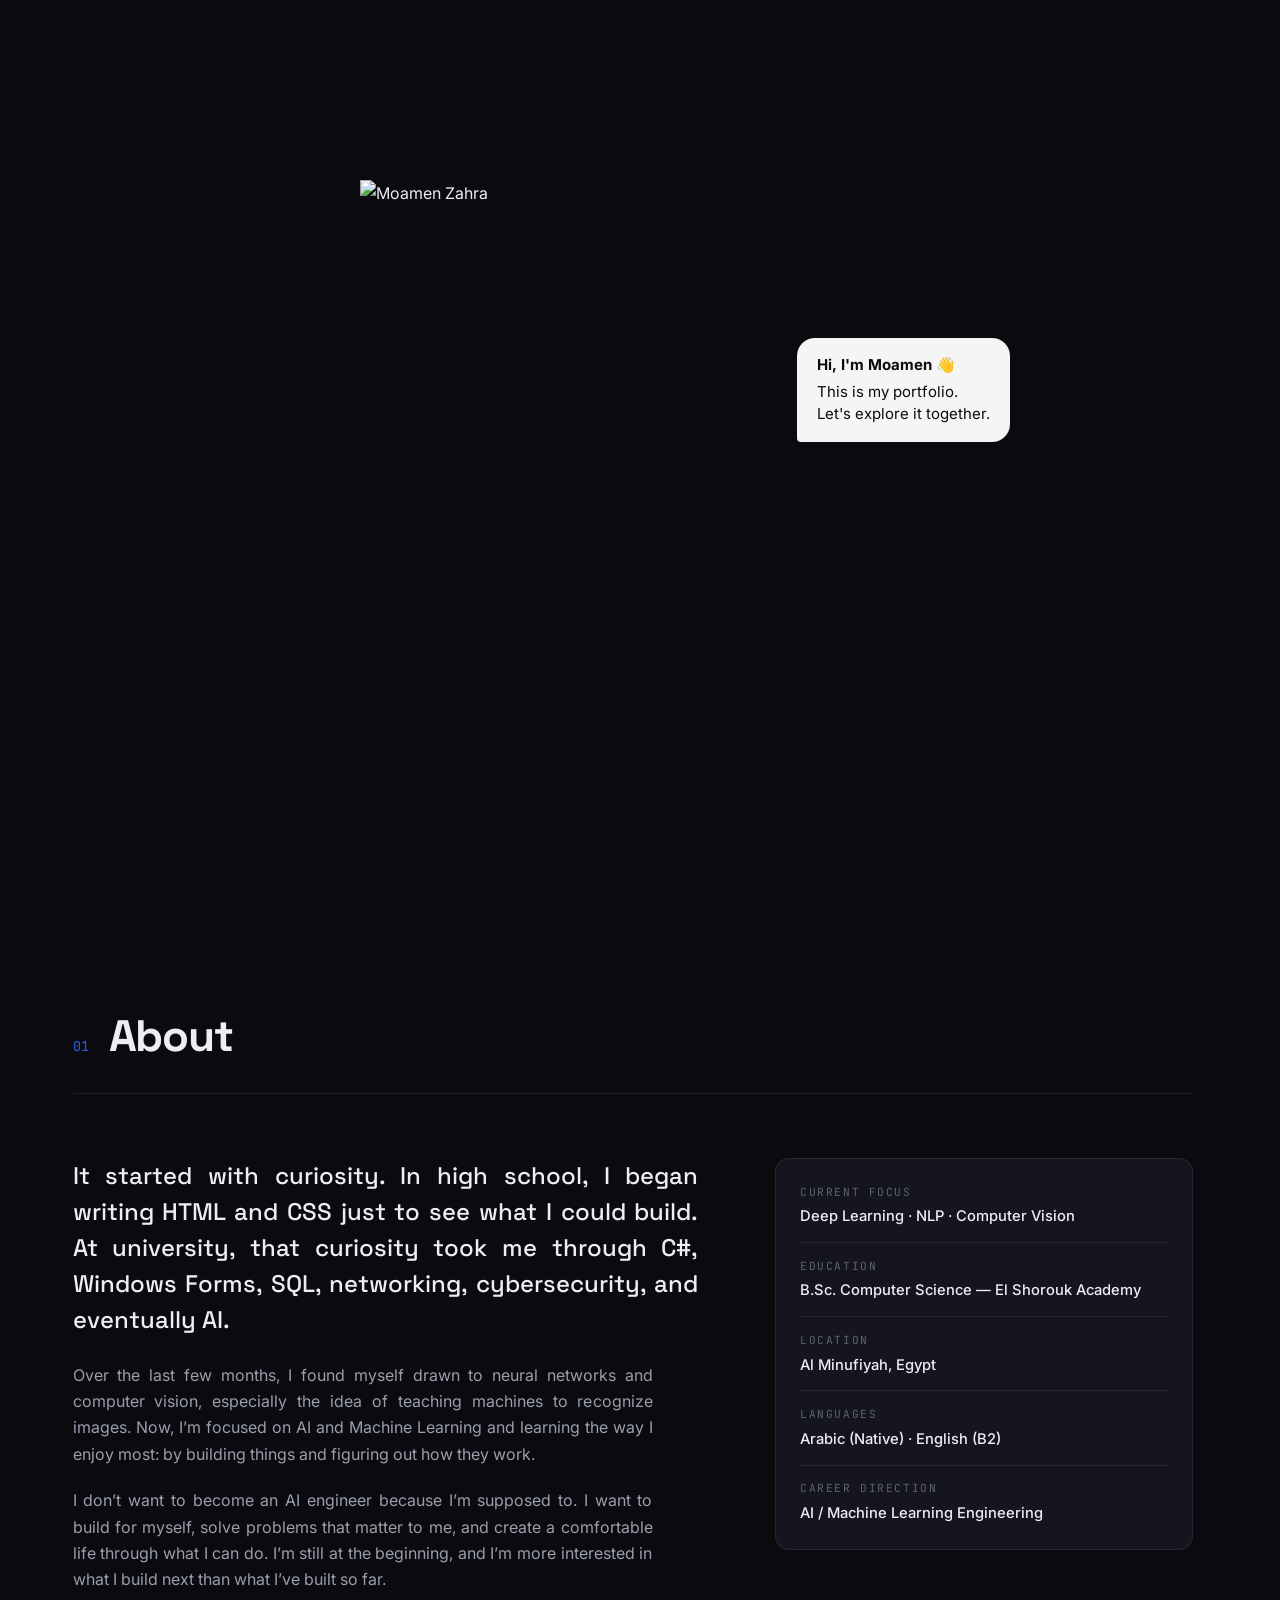
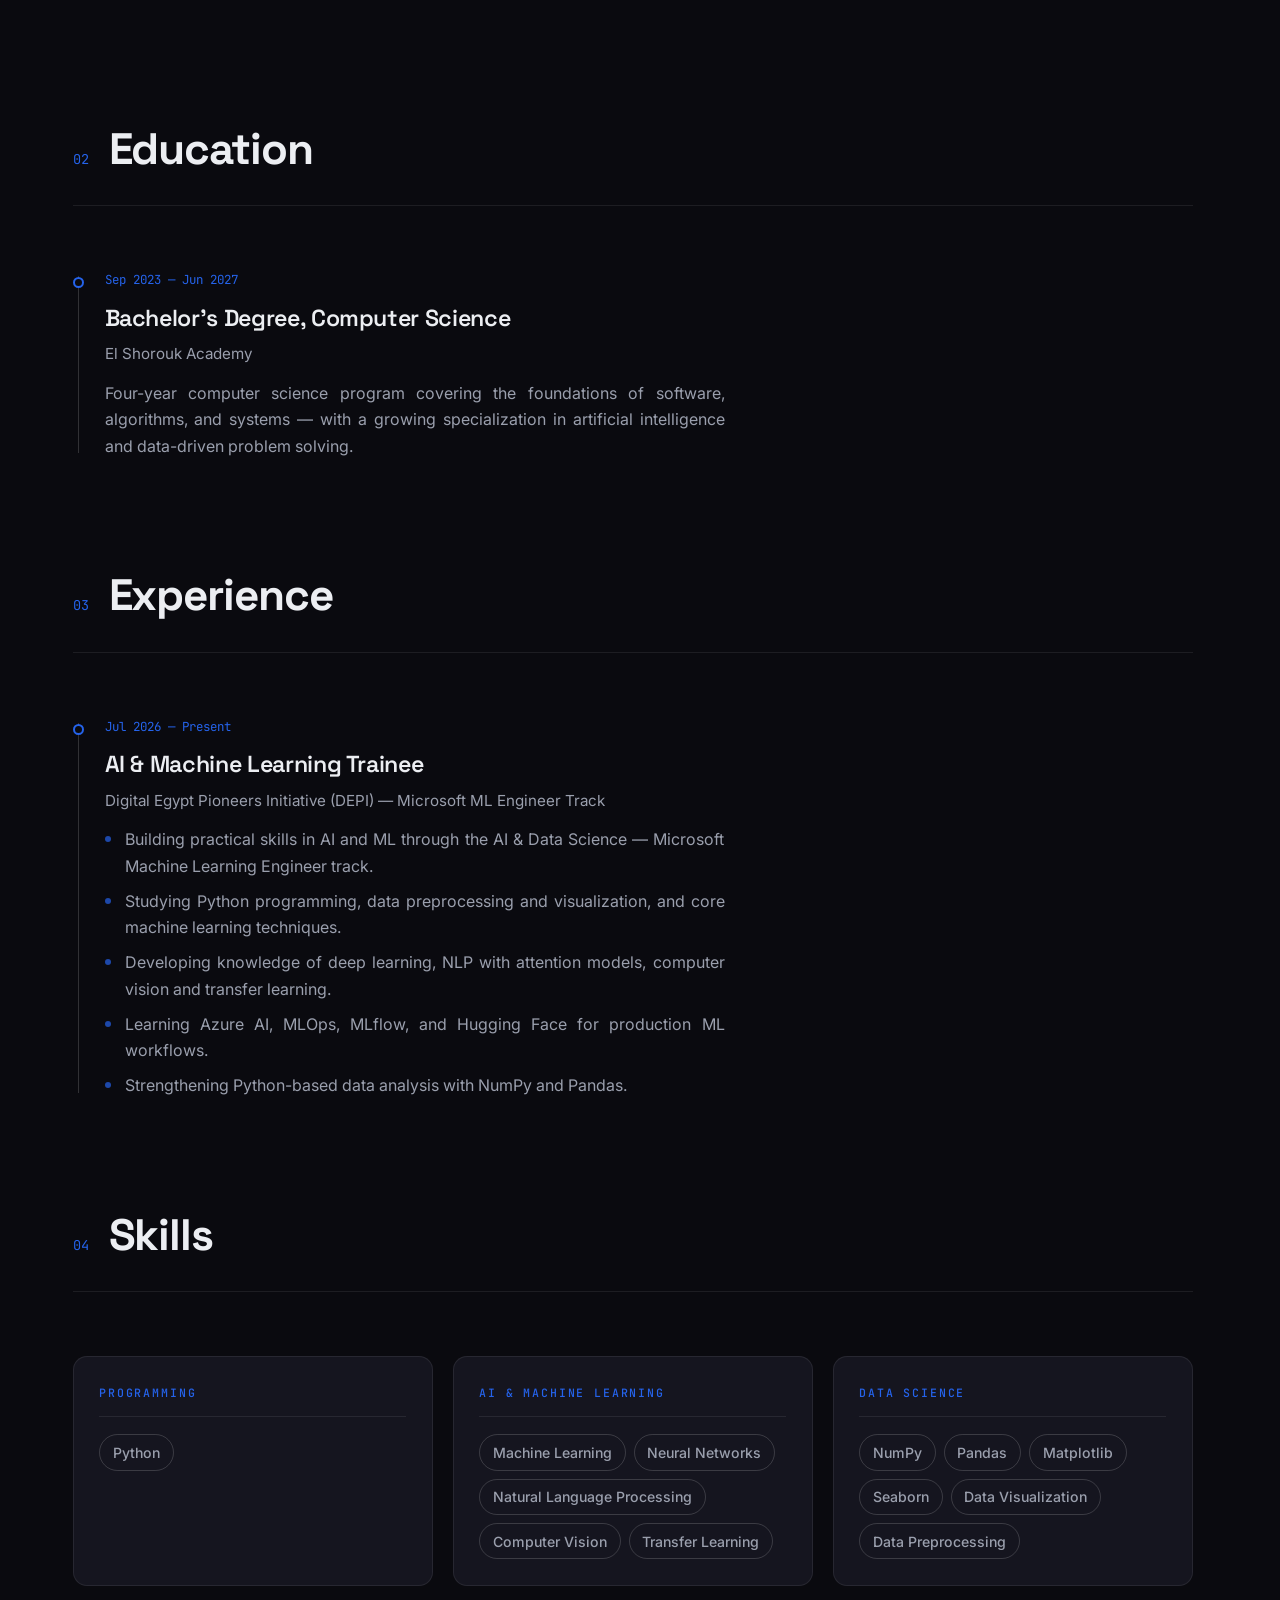
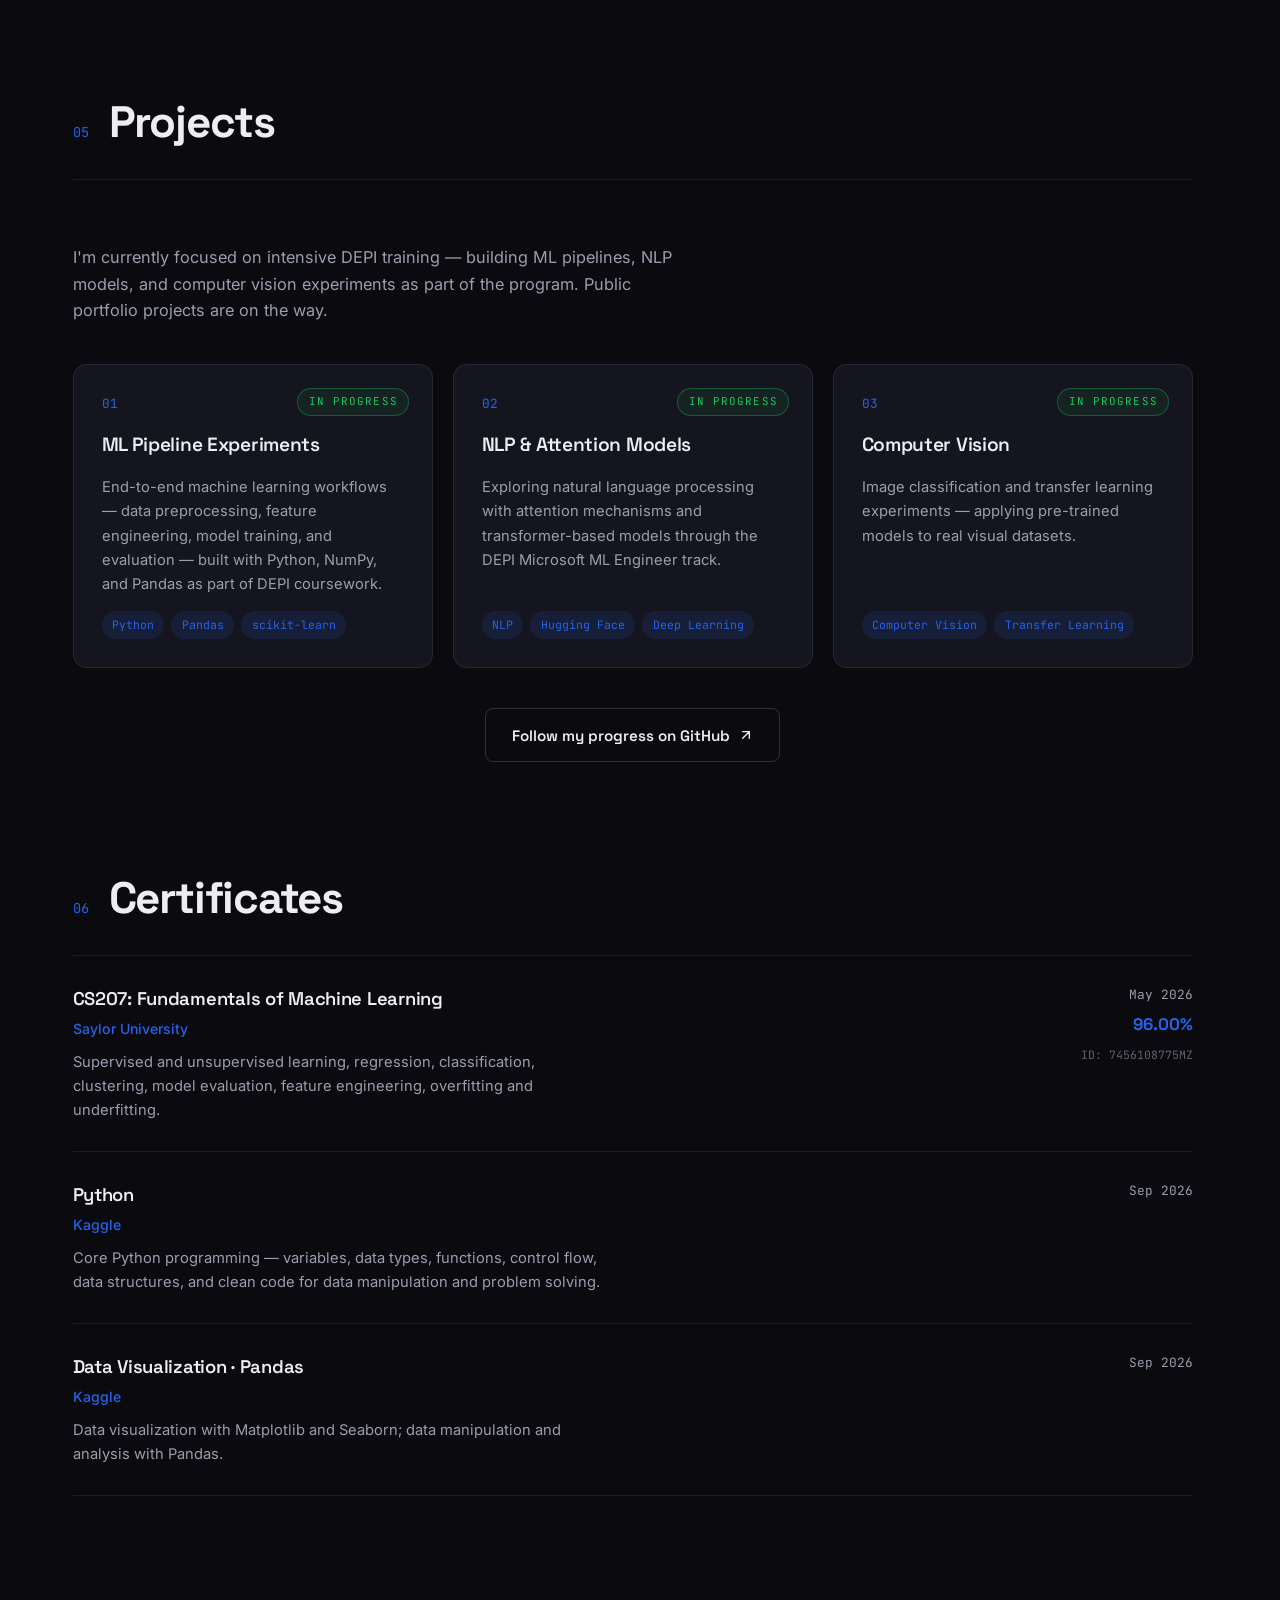
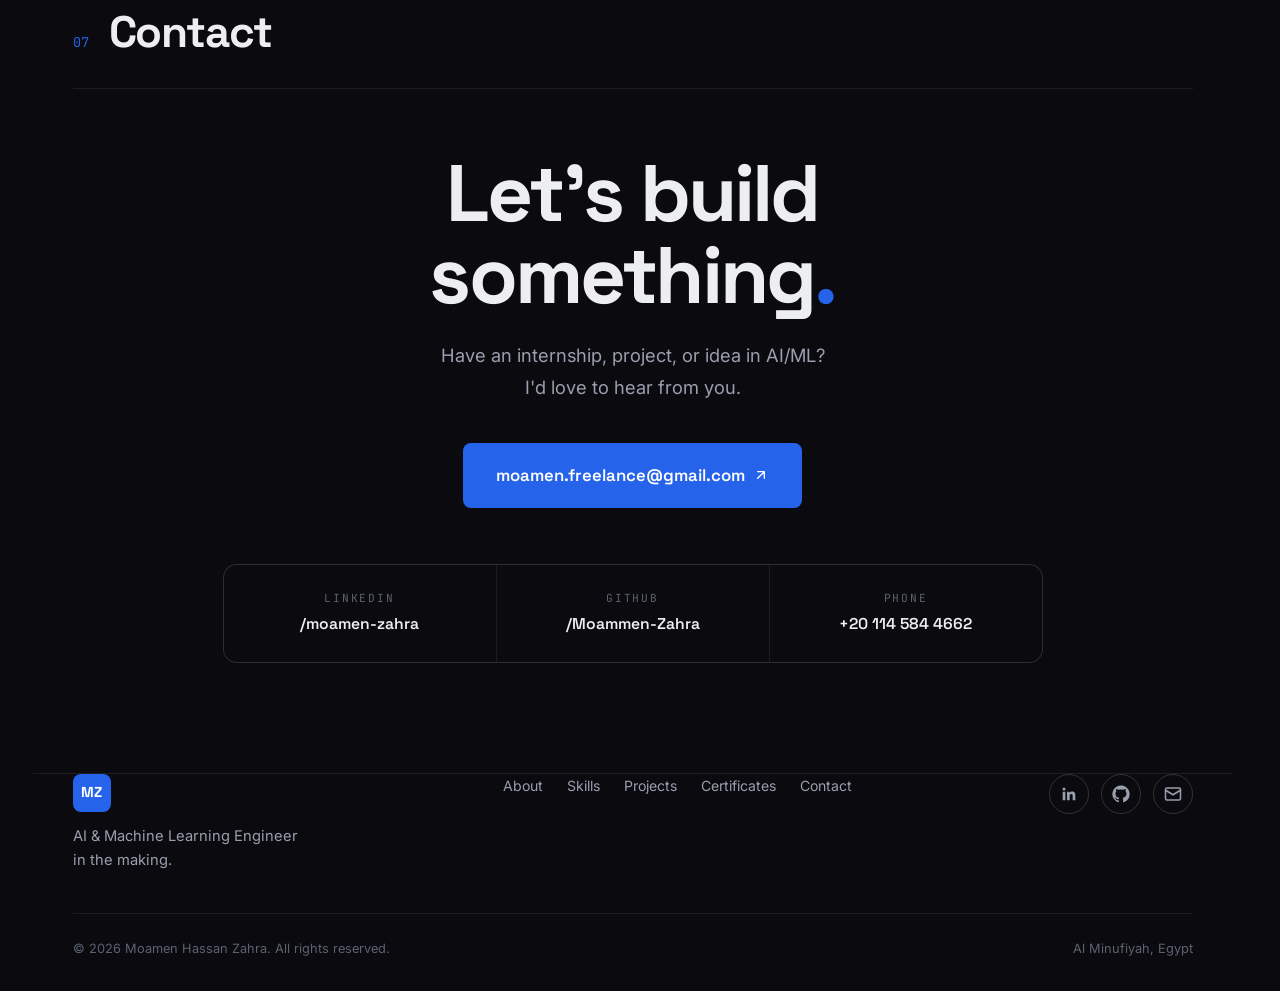
==== commit d038e8cb: "Change images from PNG to WEBP format Updated image references from PNG to WEBP format for better pe" ====
--- a/index.html
+++ b/index.html
@@ -1,7 +1,12 @@
 <!DOCTYPE html>
 <html lang="en" data-theme="dark">
 <head>
-
+  <link
+  rel="preload"
+  as="image"
+  href="assets/moamen-hero.webp"
+  fetchpriority="high"
+/>
   <meta charset="UTF-8" />
   <meta name="viewport" content="width=device-width, initial-scale=1.0" />
   <title>Moamen Zahra — AI & Machine Learning Engineer</title>
@@ -52,7 +57,7 @@
 
       <div class="entrance-person">
         <img
-          src="assets/moamen-hero.png"
+          src="assets/moamen-hero.webp"
           alt="Moamen Zahra"
           class="entrance-photo"
         />
@@ -150,7 +155,7 @@
         </div>
         <div class="hero-visual reveal">
           <div class="hero-photo-wrap">
-            <img src="assets/moamen-hero.png" alt="Moamen Zahra — AI and Machine Learning Engineer" class="hero-photo" width="800" height="884" fetchpriority="high" />
+            <img src="assets/moamen-hero.webp" alt="Moamen Zahra — AI and Machine Learning Engineer" class="hero-photo" width="800" height="884" fetchpriority="high" />
             <div class="hero-photo-frame" aria-hidden="true"></div>
           </div>
         </div>
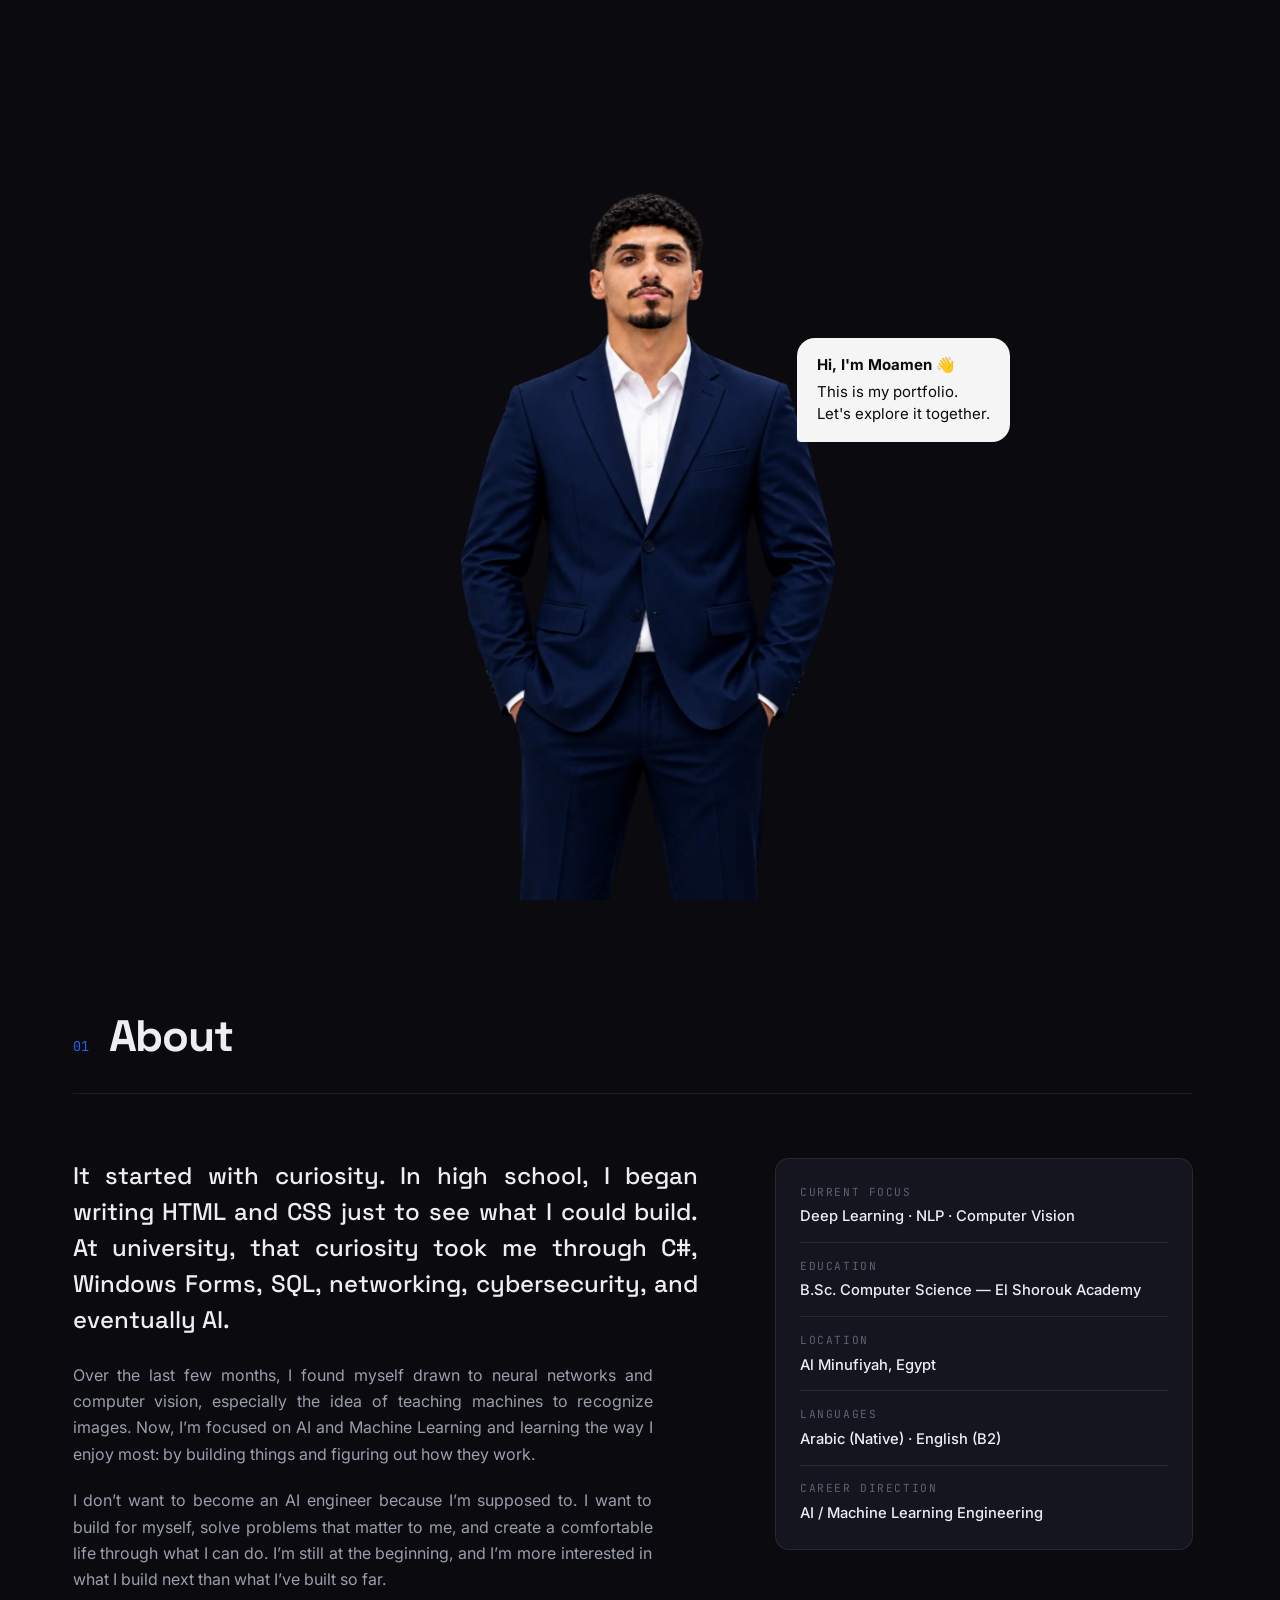
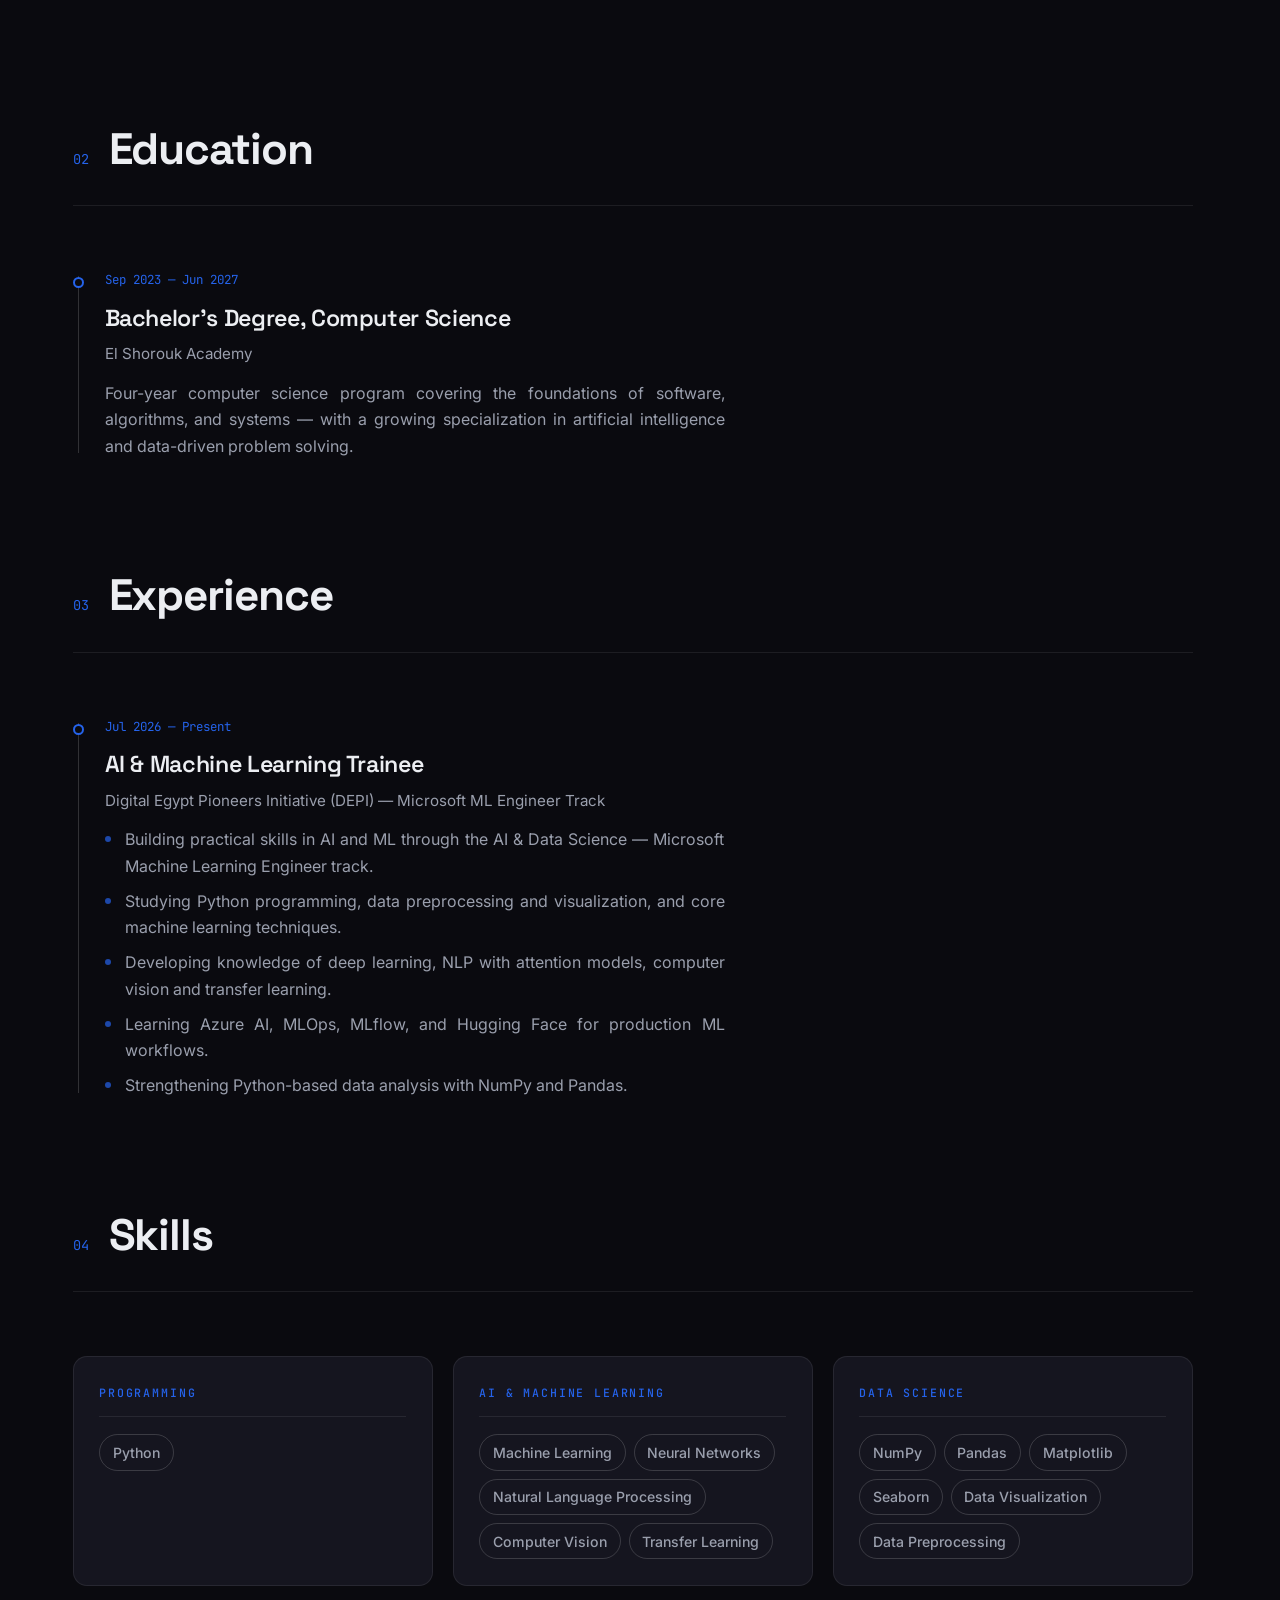
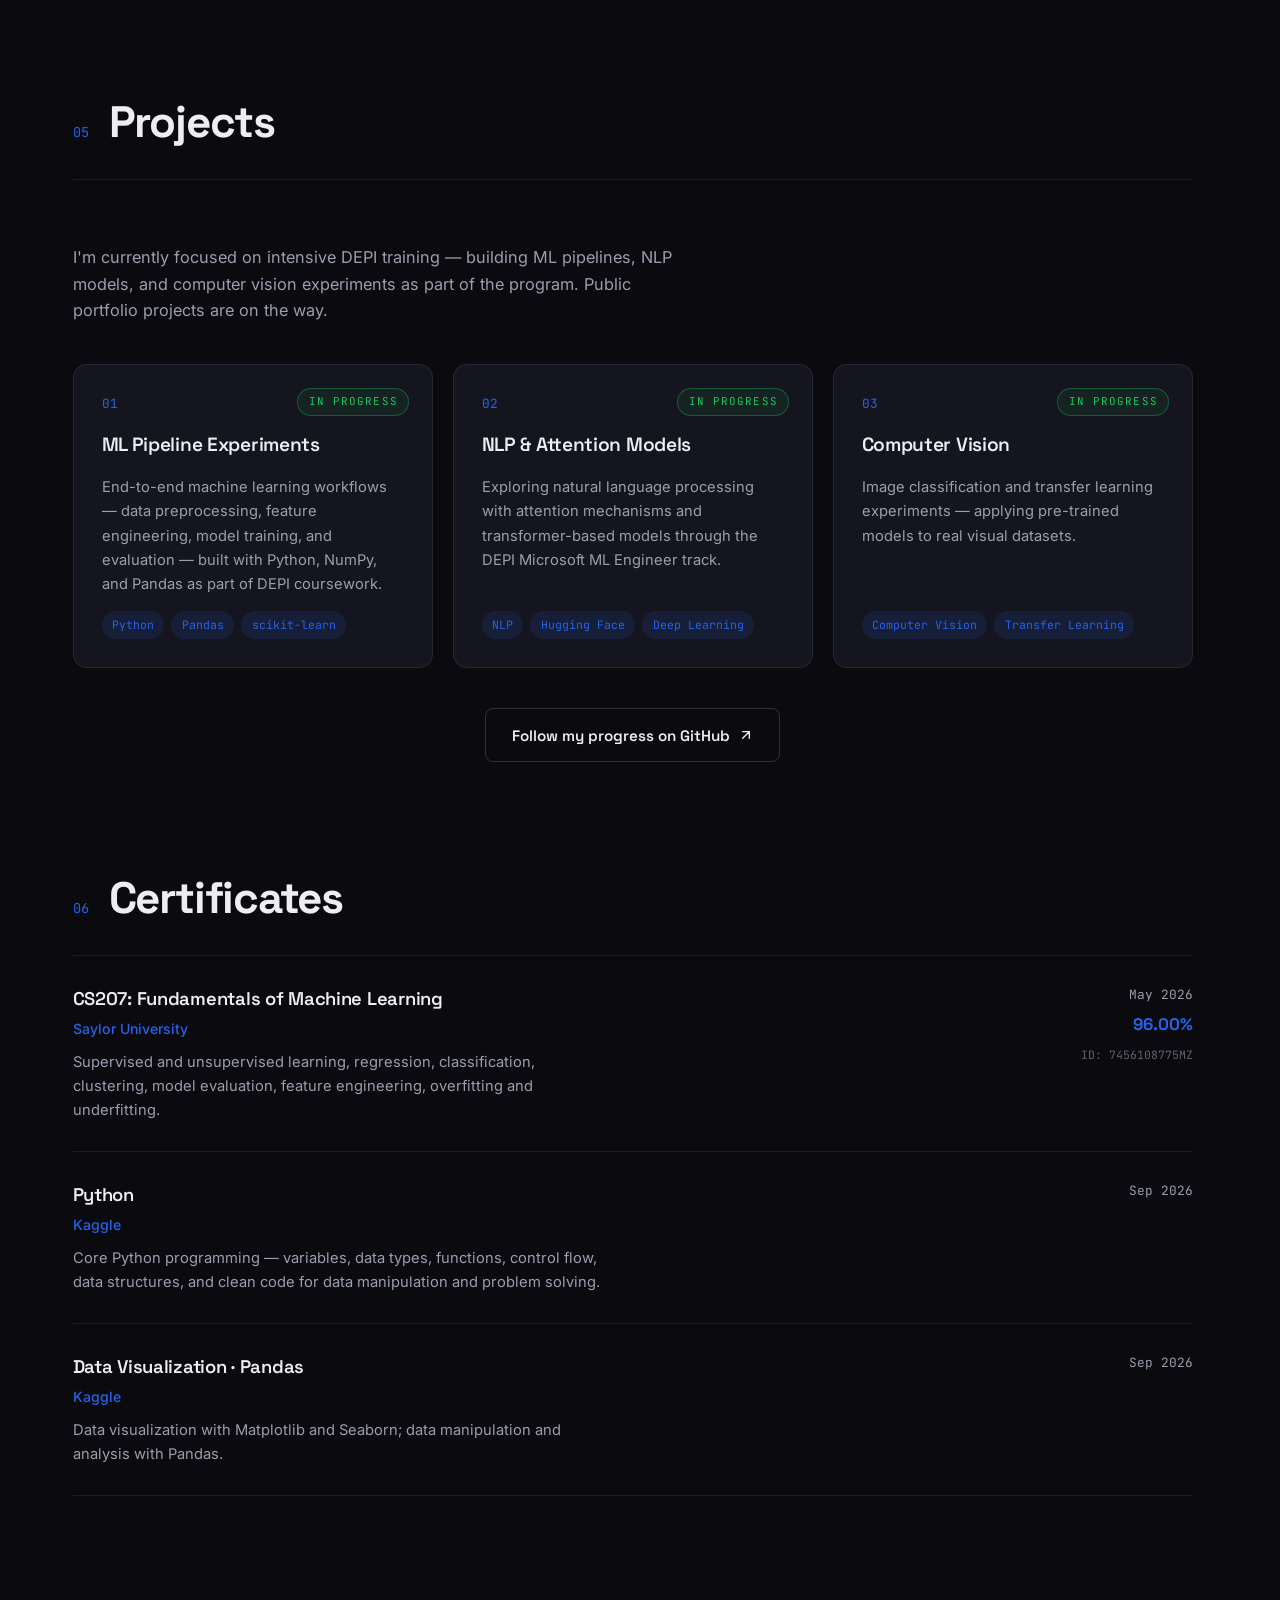
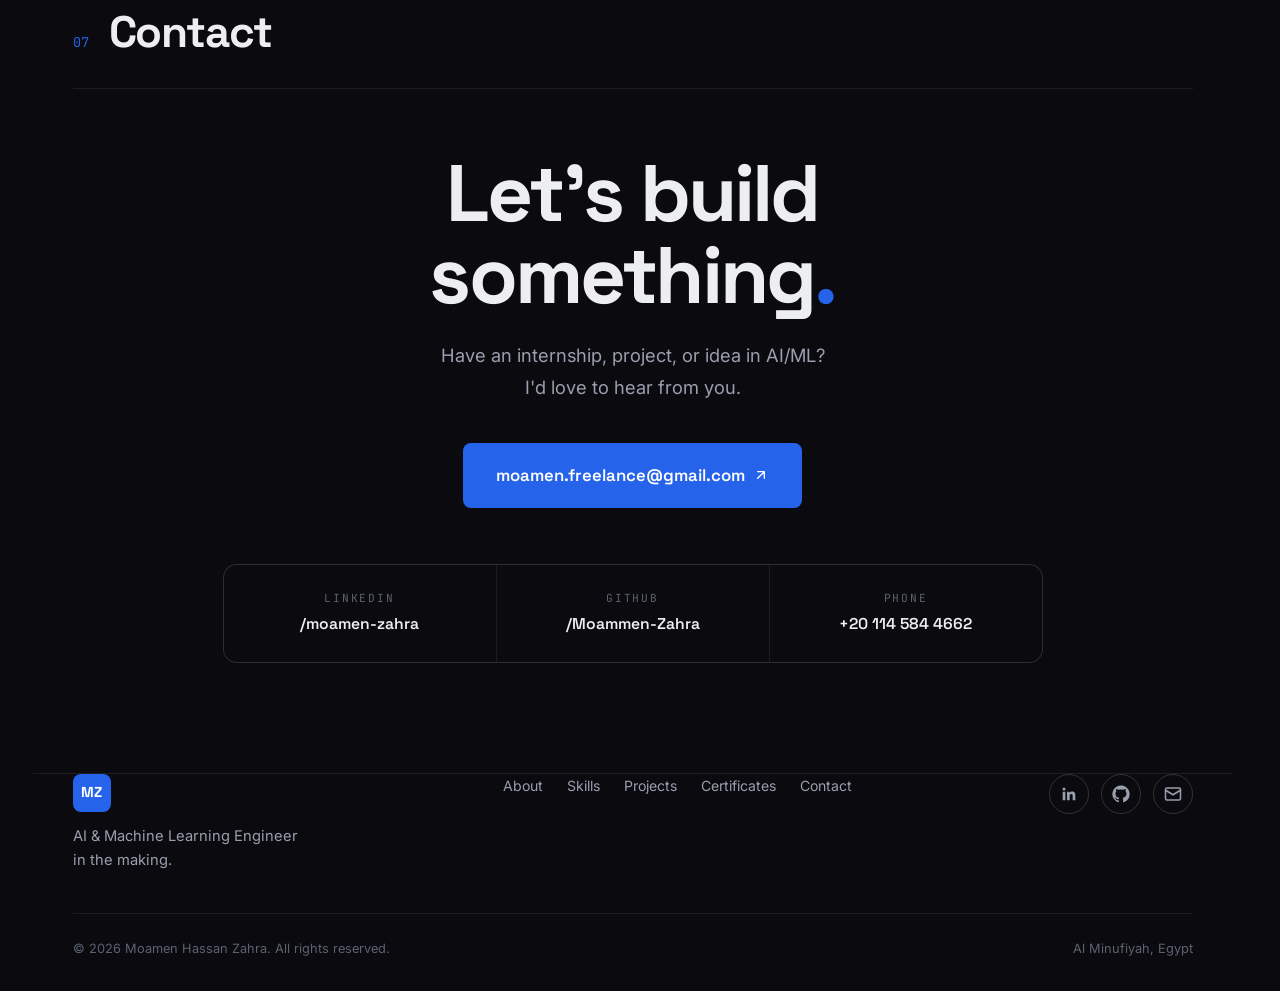
==== commit 73ca8151: "Update index.html" ====
--- a/index.html
+++ b/index.html
@@ -148,9 +148,9 @@
             <a href="#contact" class="btn btn-ghost">Get in Touch</a>
           </div>
           <div class="hero-meta reveal">
-            <span>Al Minufiyah, Egypt</span>
+            <span style = "width : 300px">Al Minufiyah, Egypt</span>
             <span class="hero-meta-sep" aria-hidden="true"></span>
-            <span>DEPI · Microsoft ML Track</span>
+            <span style = "width : 400px">DEPI · Microsoft ML Track</span>
           </div>
         </div>
         <div class="hero-visual reveal">
--- a/css/style.css
+++ b/css/style.css
@@ -611,7 +611,7 @@
   max-width: 420px;
   margin-left: auto;
 }
-.hero-photo-wrap { position: relative; width: 100%; height: 100%; overflow: visible; flex-shrink: 0; } .hero-photo { width: 100%; height: 100%; object-fit: contain; object-position: center bottom; transform: scale(1.25); transform-origin: center bottom; filter: saturate(0.92); transition: transform 0.8s var(--ease), filter 0.8s var(--ease); display: block; } .hero-photo-wrap:hover .hero-photo { transform: scale(1.28); filter: saturate(1); } .hero-photo-frame { position: absolute; inset: 0; border-radius: var(--radius); border-bottom: 3px solid var(--line); pointer-events: none; } /* PNG has transparency — remove the overlay */ .hero-photo-wrap::after { display: none; } [data-theme="light"] .hero-photo-wrap::after { display: none; }
+.hero-photo-wrap { position: relative; width: 100%; height: 100%; overflow: visible; flex-shrink: 0; } .hero-photo { width: 100%; height: 100%; object-fit: contain; object-position: center bottom; transform: scale(1.25); transform-origin: center bottom; filter: saturate(0.92); transition: transform 0.8s var(--ease), filter 0.8s var(--ease); display: block; } .hero-photo-wrap:hover .hero-photo { transform: scale(1.28); filter: saturate(1); } .hero-photo-frame { position: absolute; inset: 0; border-radius: var(--radius); border-bottom: 3px solid var(--line); pointer-events: none; } /* webp has transparency — remove the overlay */ .hero-photo-wrap::after { display: none; } [data-theme="light"] .hero-photo-wrap::after { display: none; }
 /* Scroll indicator */
 .scroll-indicator {
   position: absolute;
@@ -1197,7 +1197,7 @@
   flex-shrink: 0;
 }
 
-/* PNG itself */
+/* webp itself */
 .hero-photo-wrap {
   position: relative;
   width: 100%;
@@ -1205,7 +1205,7 @@
   overflow: visible;
 }
 
-/* Transparent PNG — can become visually bigger without
+/* Transparent webp — can become visually bigger without
    changing the size of the column */
 .hero-photo {
   display: block;
@@ -1222,4 +1222,4 @@
               filter 0.8s var(--ease);
 }
 
-.hero-photo-wrap { position: relative; transition: transform 0.8s var(--ease); } /* Move the whole image + frame together */ .hero-photo-wrap:hover { transform: translateY(50px); } /* Make only the PNG bigger */ .hero-photo-wrap:hover .hero-photo { transform: scale(1.24); filter: saturate(1); } /* Keep the frame at its normal size */ .hero-photo-frame { position: absolute; inset: 0; border-radius: var(--radius); border-bottom: 3px solid var(--line); pointer-events: none; } /* No overlay */ .hero-photo-wrap::after { display: none; } [data-theme="light"] .hero-photo-wrap::after { display: none; }+.hero-photo-wrap { position: relative; transition: transform 0.8s var(--ease); } /* Move the whole image + frame together */ .hero-photo-wrap:hover { transform: translateY(50px); } /* Make only the webp bigger */ .hero-photo-wrap:hover .hero-photo { transform: scale(1.24); filter: saturate(1); } /* Keep the frame at its normal size */ .hero-photo-frame { position: absolute; inset: 0; border-radius: var(--radius); border-bottom: 3px solid var(--line); pointer-events: none; } /* No overlay */ .hero-photo-wrap::after { display: none; } [data-theme="light"] .hero-photo-wrap::after { display: none; }
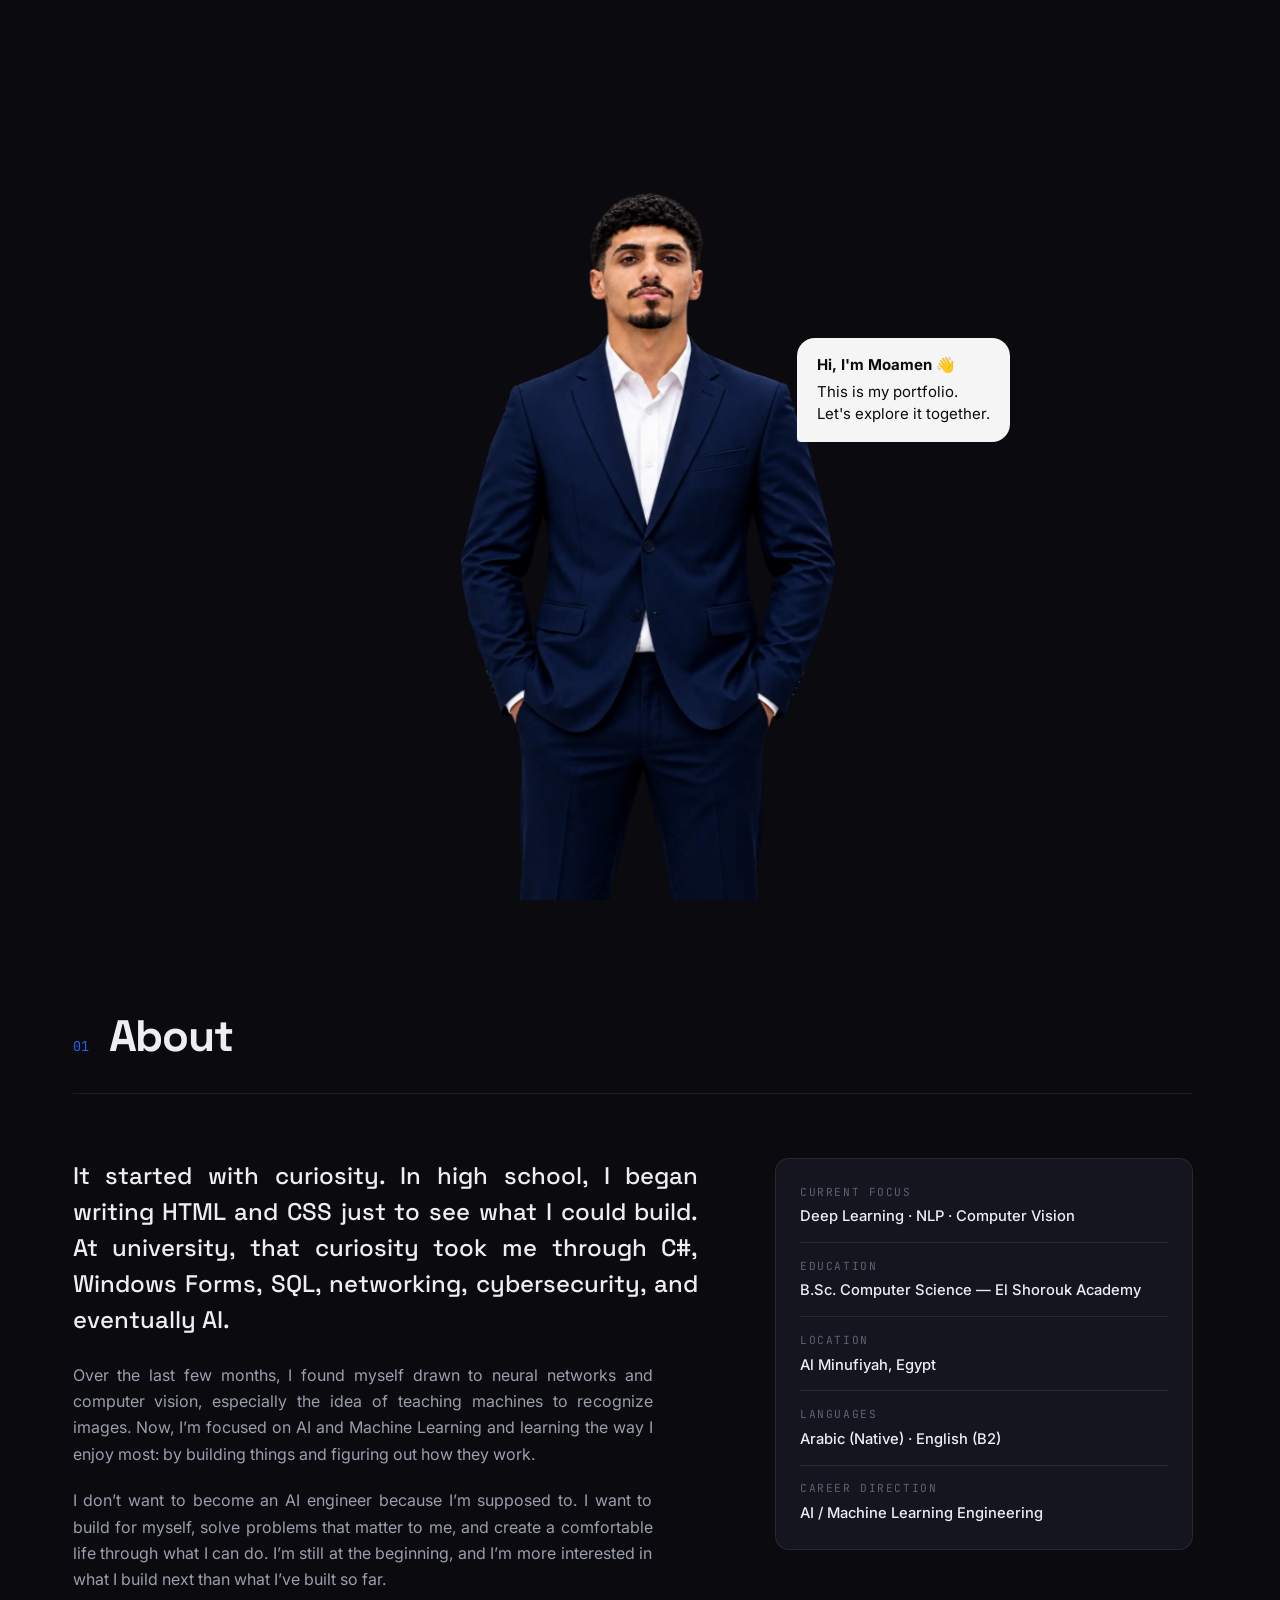
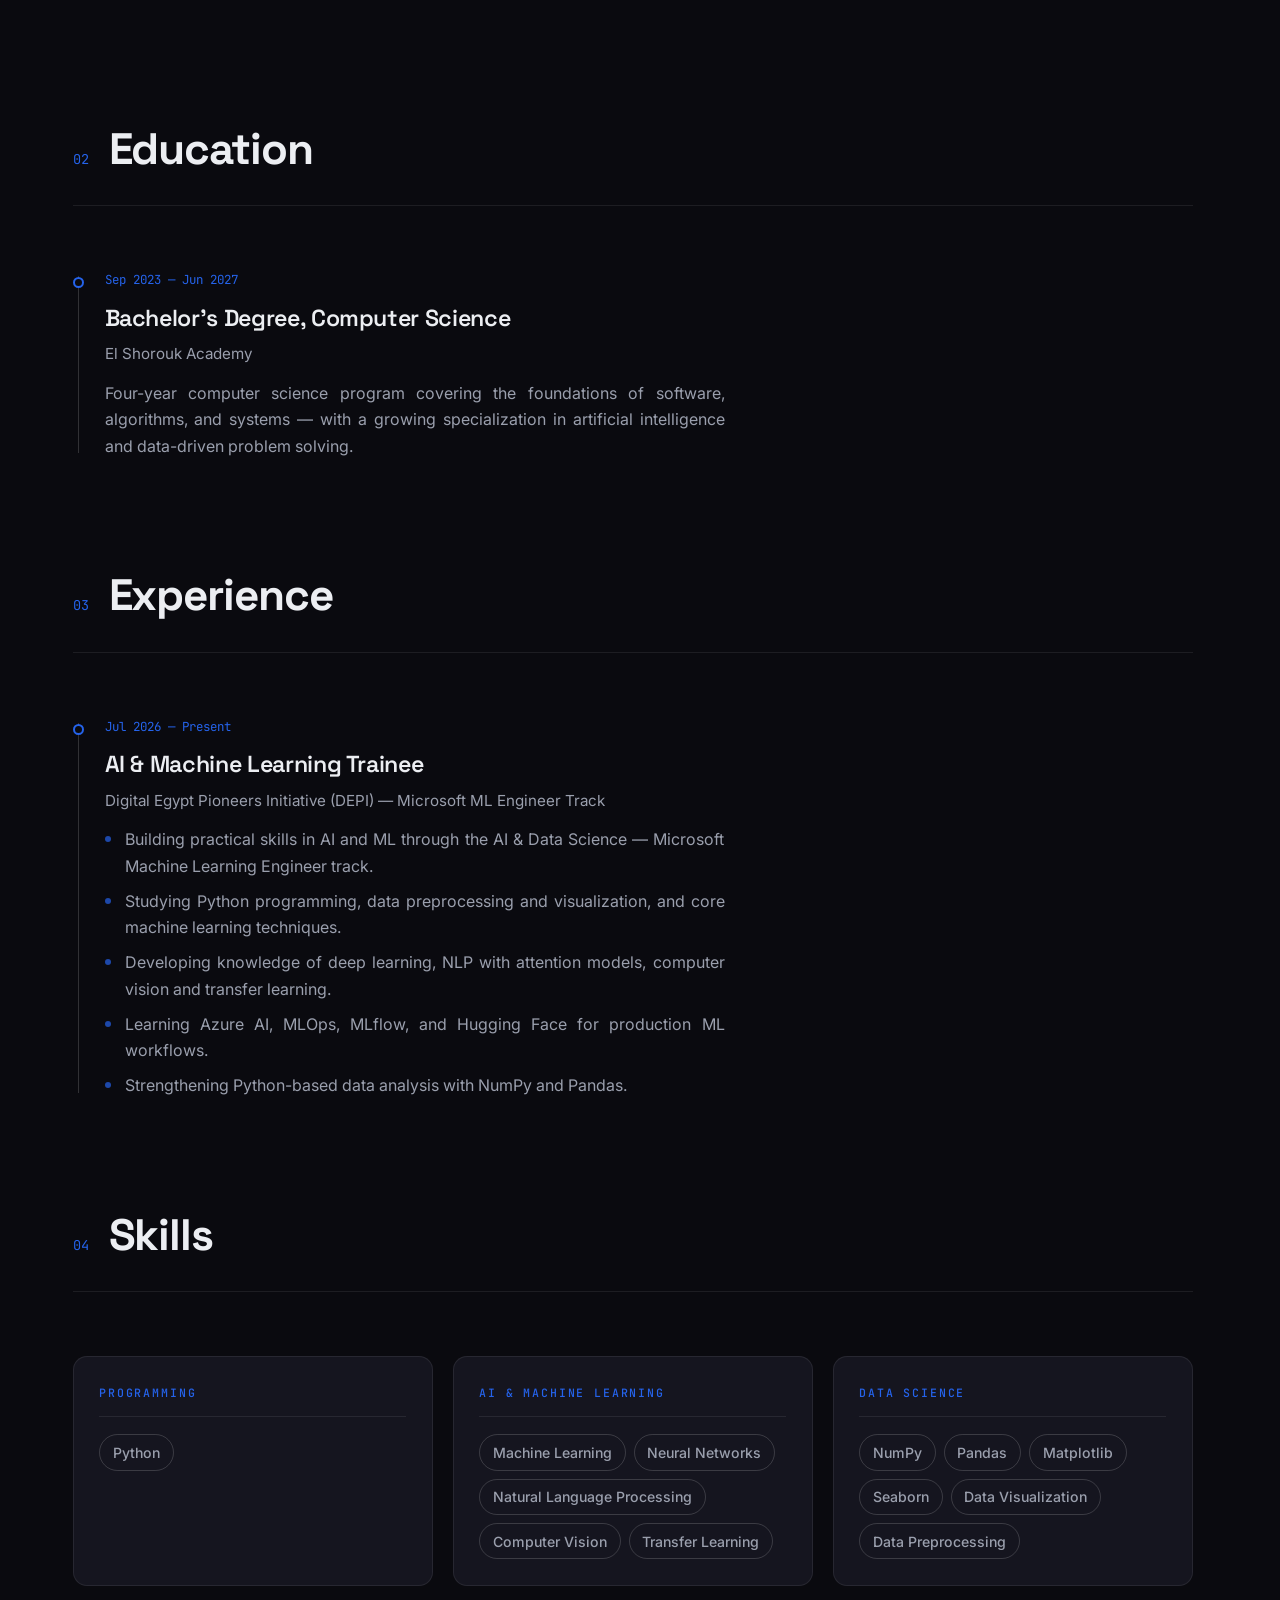
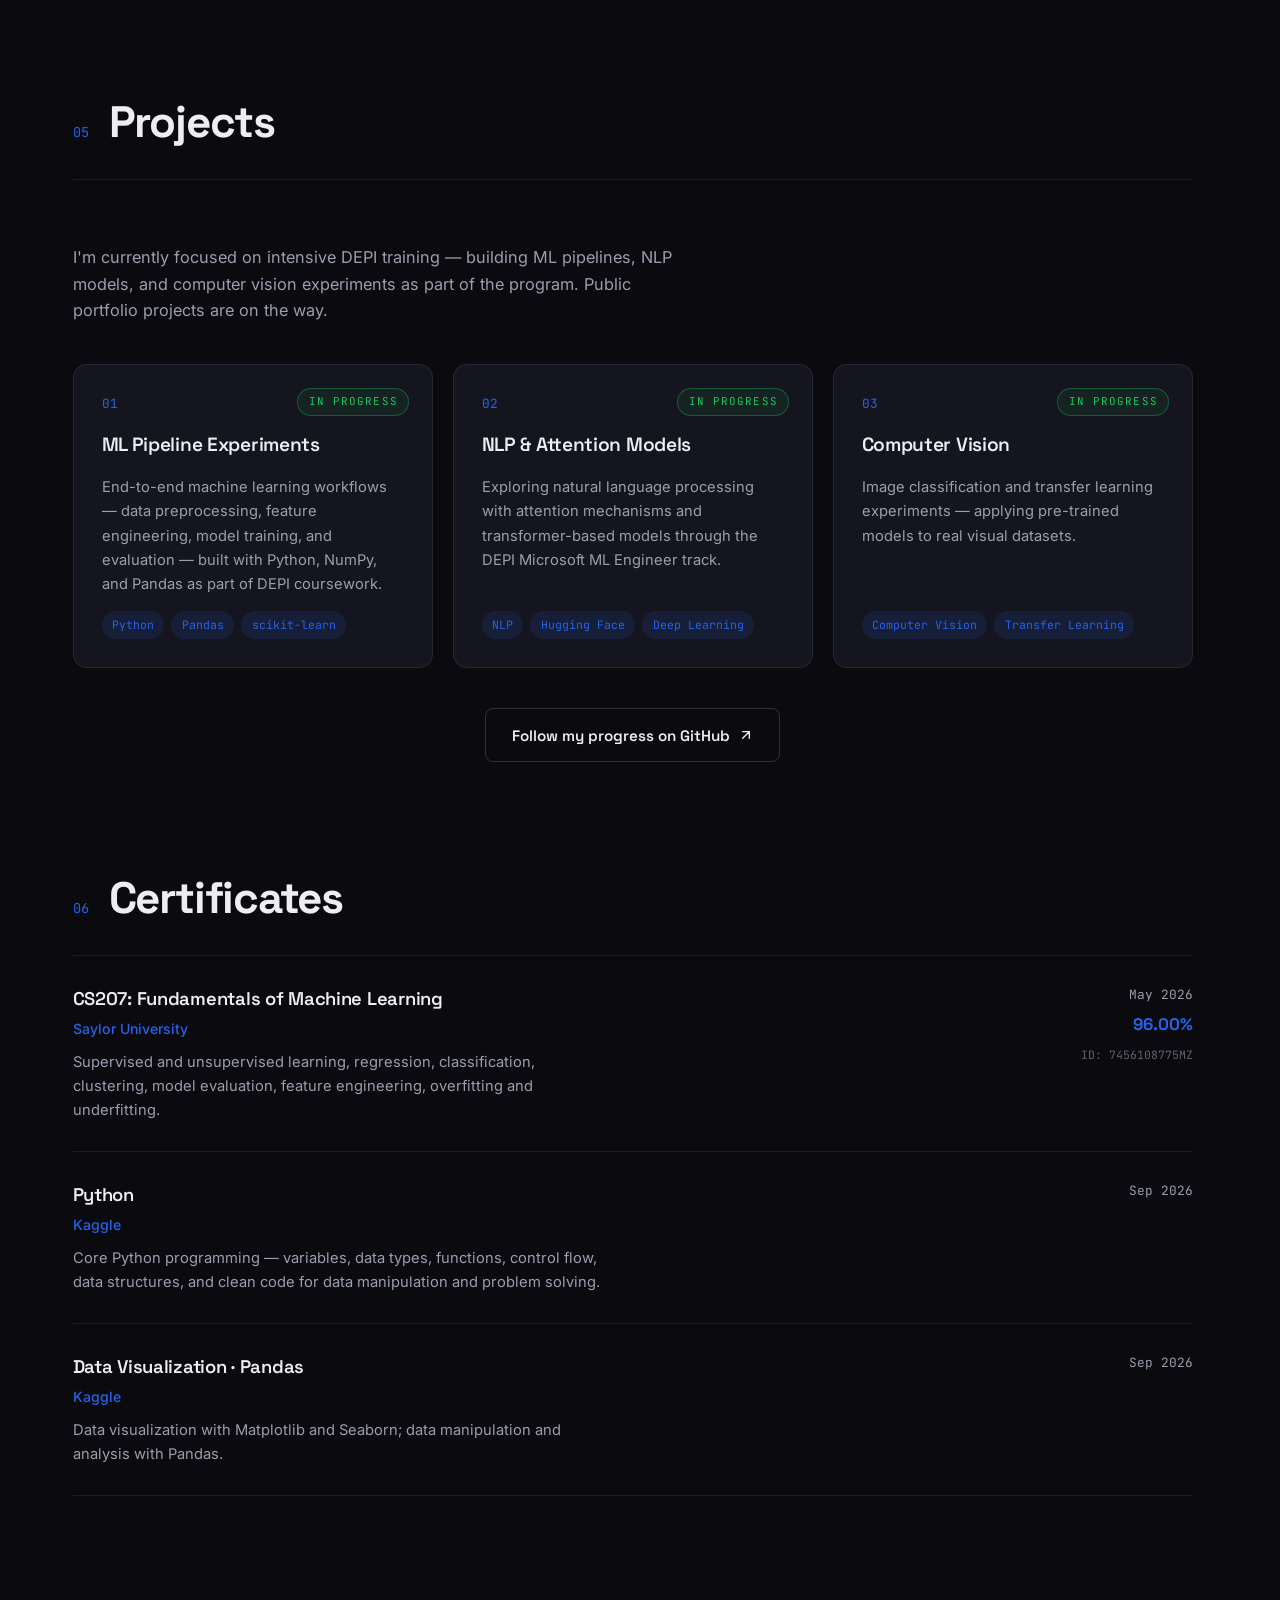
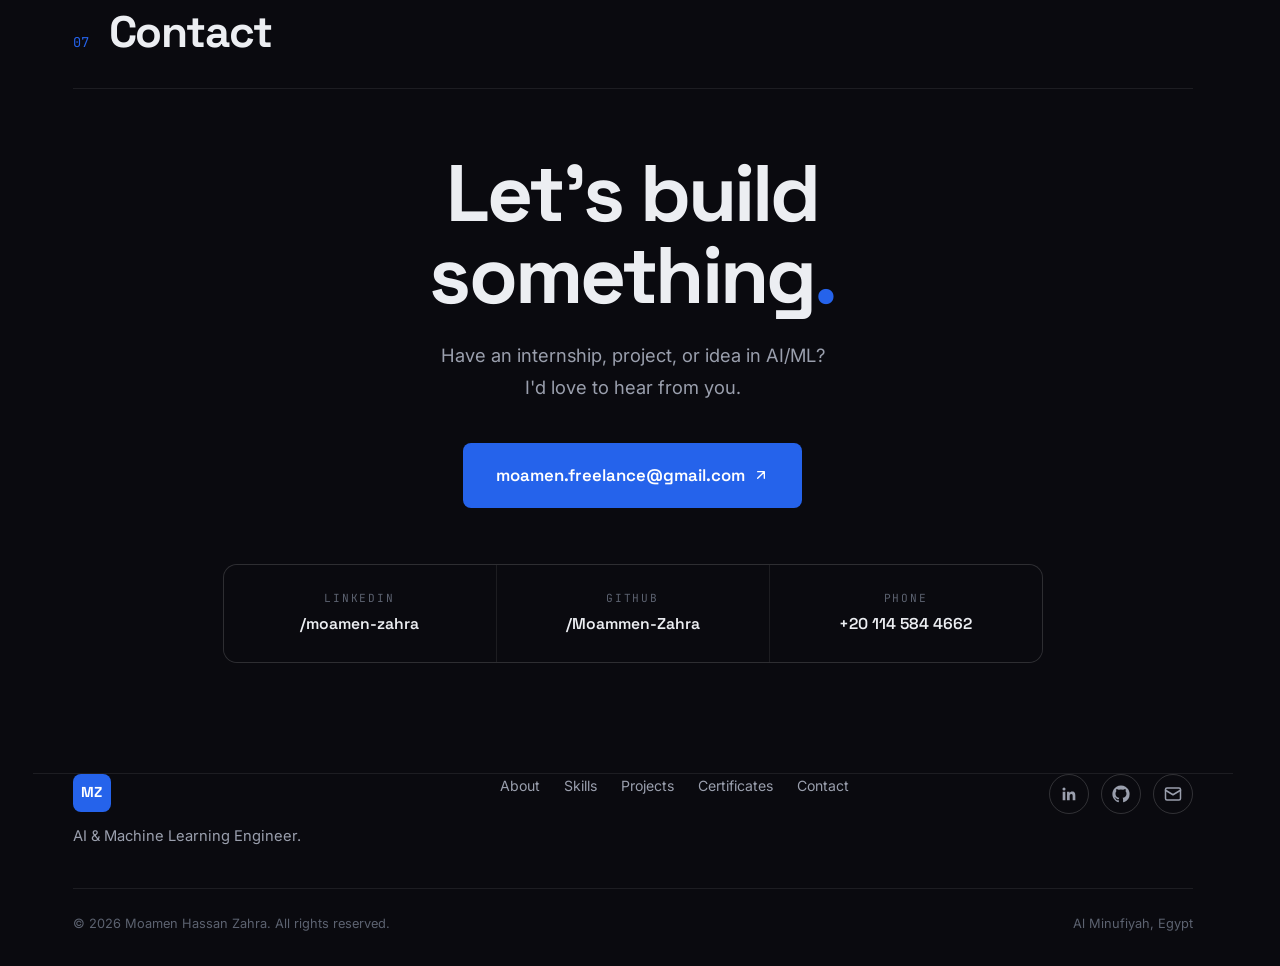
==== commit f1b59c3c: "Update footer tagline for clarity" ====
--- a/index.html
+++ b/index.html
@@ -450,7 +450,7 @@
     <div class="footer-inner">
       <div class="footer-brand">
         <span class="footer-logo">MZ</span>
-        <p class="footer-tagline">AI &amp; Machine Learning Engineer in the making.</p>
+        <p class="footer-tagline">AI &amp; Machine Learning Engineer.</p>
       </div>
       <nav class="footer-nav" aria-label="Footer">
         <a href="#about">About</a>
--- a/css/style.css
+++ b/css/style.css
@@ -197,7 +197,7 @@
 
 body.entrance-active > *:not(#entrance) {
   filter: blur(25px);
-  transform: scale(1.025);
+  transform: scale(1);
   opacity: 0.75;
 
   transition:
@@ -649,7 +649,6 @@
   text-transform: uppercase;
   letter-spacing: 0.18em;
 }
-
 /* ---------- Sections ---------- */
 .section {
   max-width: var(--container);
@@ -1187,6 +1186,7 @@
   line-height: 1;
 }
 
+
 /* Lock the image column */
 .hero-visual {
   width: 100%;
@@ -1223,3 +1223,793 @@
 }
 
 .hero-photo-wrap { position: relative; transition: transform 0.8s var(--ease); } /* Move the whole image + frame together */ .hero-photo-wrap:hover { transform: translateY(50px); } /* Make only the webp bigger */ .hero-photo-wrap:hover .hero-photo { transform: scale(1.24); filter: saturate(1); } /* Keep the frame at its normal size */ .hero-photo-frame { position: absolute; inset: 0; border-radius: var(--radius); border-bottom: 3px solid var(--line); pointer-events: none; } /* No overlay */ .hero-photo-wrap::after { display: none; } [data-theme="light"] .hero-photo-wrap::after { display: none; }
+
+/* =========================================================
+   COMPLETE MOBILE OPTIMIZATION
+   Entrance + Hero + All Sections
+   ========================================================= */
+
+@media (max-width: 700px) {
+
+  /* =======================================================
+     GLOBAL MOBILE
+     ======================================================= */
+
+  html {
+    overflow-x: hidden;
+    scrollbar-gutter: auto;
+  }
+
+  body {
+    width: 100%;
+    overflow-x: hidden;
+  }
+
+  .section,
+  .hero {
+    width: 100%;
+    max-width: 100%;
+    box-sizing: border-box;
+  }
+
+  /* Prevent horizontal overflow from animations */
+  * {
+    max-width: 100%;
+  }
+
+
+  /* =======================================================
+     NAVIGATION
+     ======================================================= */
+
+  .nav {
+    height: 62px;
+    padding-left: 1rem;
+    padding-right: 1rem;
+  }
+
+  .nav-inner {
+    width: 100%;
+  }
+
+  .nav-logo {
+    font-size: 0.9rem;
+  }
+
+
+  /* =======================================================
+     ENTRANCE
+     ======================================================= */
+
+  .entrance {
+    position: fixed;
+    inset: 0;
+    width: 100%;
+    height: 100svh;
+    min-height: 100svh;
+    overflow: hidden;
+  }
+
+  .entrance-content {
+    position: relative;
+    width: 100%;
+    height: 100%;
+  }
+
+  .entrance-person {
+    position: absolute;
+    left: 50%;
+    bottom: 0;
+
+    width: min(94vw, 400px);
+    height: min(68svh, 520px);
+
+    transform: translate(-50%, 100%);
+
+    animation:
+      entrancePerson 1.5s cubic-bezier(.16, 1, .3, 1) forwards;
+  }
+
+  .entrance-photo {
+    display: block;
+    width: 100%;
+    height: 100%;
+
+    object-fit: contain;
+    object-position: center bottom;
+  }
+
+  .entrance-message {
+    position: absolute;
+
+    top: -9%;
+    left: 62%;
+    max-width: 280px;
+    transform: scale(0.75);
+    padding: 13px 16px;
+    font-size: 13px;
+    line-height: 1.45;
+
+    border-radius: 15px 15px 15px 4px;
+
+    opacity: 0;
+
+    transform:
+      translateX(-50%)
+      translateY(12px)
+      scale(.96);
+
+    animation:
+      entranceMessage
+      .8s
+      cubic-bezier(.22, 1, .36, 1)
+      1.5s
+      forwards;
+  }
+
+  .entrance-message span {
+    display: block;
+  }
+
+  .entrance-message span:first-child {
+    margin-bottom: 3px;
+  }
+
+
+  /* =======================================================
+     HERO
+     ======================================================= */
+
+  .hero {
+    min-height: auto;
+
+    padding-top: calc(var(--nav-h) + 1rem);
+    padding-right: 0.85rem;
+    padding-bottom: 3rem;
+    padding-left: 0.85rem;
+
+    display: flex;
+    justify-content: center;
+  }
+
+  .hero-inner {
+    width: 100%;
+    max-width: 420px;
+
+    margin: 0 auto;
+
+    display: flex;
+    flex-direction: column;
+
+    align-items: center;
+    justify-content: center;
+
+    gap: 1.4rem;
+  }
+
+  /* HERO CONTENT */
+
+  .hero-content {
+    width: 100%;
+    min-width: 0;
+
+    display: flex;
+    flex-direction: column;
+
+    align-items: center;
+    text-align: center;
+  }
+
+  .hero-status {
+    margin-left: auto;
+    margin-right: auto;
+    margin-bottom: 0.9rem;
+
+    font-size: 0.65rem;
+
+    padding: 0.32rem 0.7rem;
+  }
+
+  /* NAME */
+
+  .hero-title {
+    width: 100%;
+    height: auto;
+    min-height: 0;
+
+    margin: 0 0 0.75rem;
+
+    text-align: center;
+
+    font-size: clamp(2.5rem, 13vw, 3.6rem);
+    line-height: 0.95;
+  }
+
+  #animated-name {
+    width: 100%;
+    height: auto;
+    min-height: 1.9em;
+
+    text-align: center;
+  }
+
+  #animated-name .name-line {
+    width: max-content;
+    max-width: 100%;
+
+    margin: 0 auto;
+
+    height: 1em;
+    line-height: 1;
+  }
+
+  /* ROLE */
+
+  .hero-role {
+    width: 100%;
+    max-width: 360px;
+
+    margin: 0 auto 0.75rem;
+
+    font-size: 0.92rem;
+    line-height: 1.4;
+  }
+
+  /* DESCRIPTION */
+
+  .hero-desc {
+    width: 100%;
+    max-width: 370px;
+
+    margin: 0 auto 1.2rem;
+
+    font-size: 0.84rem;
+    line-height: 1.6;
+
+    text-align: center !important;
+  }
+
+  /* BUTTONS */
+
+  .hero-ctas {
+    width: 100%;
+    max-width: 360px;
+
+    margin: 0 auto 1.2rem;
+
+    display: flex;
+    justify-content: center;
+
+    gap: 0.55rem;
+  }
+
+  .hero-ctas .btn {
+    flex: 1;
+
+    min-height: 43px;
+
+    padding:
+      0.65rem
+      0.75rem;
+
+    font-size: 0.8rem;
+
+    justify-content: center;
+  }
+
+  /* META */
+
+  .hero-meta {
+    width: 100%;
+
+    display: flex;
+    align-items: center;
+    justify-content: center;
+
+    flex-wrap: wrap;
+
+    gap: 0.45rem;
+
+    font-size: 0.6rem;
+
+    text-align: center;
+  }
+
+  .hero-meta-sep {
+    width: 14px;
+  }
+
+  /* HERO IMAGE */
+
+  .hero-visual {
+    width: 100%;
+
+    min-width: 0;
+    max-width: 350px;
+
+    height: min(43svh, 360px);
+    min-height: 220px;
+
+    margin: 0 auto;
+  }
+
+  .hero-photo-wrap {
+    width: 100%;
+    height: 100%;
+
+    max-width: 300px;
+
+    margin: 0 auto;
+
+    overflow: visible;
+  }
+
+  .hero-photo {
+    width: 100%;
+    height: 100%;
+
+    object-fit: contain;
+    object-position: center bottom;
+
+    transform: scale(1.0);
+    transform-origin: center bottom;
+  }
+
+  .hero-photo-wrap:hover {
+    transform: none;
+  }
+
+  .hero-photo-wrap:hover .hero-photo {
+    transform: scale(1.0);
+  }
+
+  /* No desktop-style scroll indicator on mobile */
+
+  .scroll-indicator {
+    display: none;
+  }
+
+
+  /* =======================================================
+     SECTIONS — GLOBAL
+     ======================================================= */
+
+  .section {
+    width: 100%;
+
+    margin: 0 auto;
+
+    padding:
+      4.5rem
+      0.85rem;
+
+    box-sizing: border-box;
+  }
+
+  .section-header {
+    width: 100%;
+
+    display: flex;
+    align-items: center;
+
+    gap: 0.65rem;
+
+    margin-bottom: 2rem;
+  }
+
+  .section-num {
+    font-size: 0.65rem;
+  }
+
+  .section-title {
+    font-size: 1.7rem;
+    line-height: 1.1;
+  }
+
+
+  /* =======================================================
+     ABOUT
+     ======================================================= */
+
+  .about-grid {
+    width: 100%;
+
+    display: grid;
+    grid-template-columns: 1fr;
+
+    gap: 1.8rem;
+  }
+
+  .about-text {
+    width: 100%;
+
+    text-align: center;
+  }
+
+  .about-lead {
+    font-size: 1.05rem;
+    line-height: 1.5;
+  }
+
+  .about-text p:not(.about-lead) {
+    max-width: 390px;
+
+    margin-left: auto;
+    margin-right: auto;
+
+    font-size: 0.88rem;
+    line-height: 1.7;
+  }
+
+  .about-side {
+    width: 100%;
+    max-width: 400px;
+
+    margin: 0 auto;
+  }
+
+
+  /* =======================================================
+     SKILLS
+     ======================================================= */
+
+  .skills-grid {
+    width: 100%;
+    max-width: 430px;
+
+    margin: 0 auto;
+
+    grid-template-columns: 1fr;
+  }
+
+  .skill-card {
+    width: 100%;
+    box-sizing: border-box;
+  }
+
+
+  /* =======================================================
+     BUILDING / LEARNING
+     ======================================================= */
+
+  .building-grid {
+    width: 100%;
+    max-width: 430px;
+
+    margin-left: auto;
+    margin-right: auto;
+
+    grid-template-columns: 1fr;
+  }
+
+  .building-card {
+    width: 100%;
+    box-sizing: border-box;
+  }
+
+
+  /* =======================================================
+     PROJECTS
+     ======================================================= */
+
+  .projects-grid {
+    width: 100%;
+
+    grid-template-columns: 1fr;
+
+    gap: 1rem;
+  }
+
+  .project-card {
+    width: 100%;
+
+    box-sizing: border-box;
+  }
+
+  .projects-note {
+    max-width: 390px;
+
+    margin-left: auto;
+    margin-right: auto;
+
+    text-align: center;
+
+    font-size: 0.85rem;
+    line-height: 1.6;
+  }
+
+
+  /* =======================================================
+     CERTIFICATES
+     ======================================================= */
+
+  .cert-list {
+    width: 100%;
+  }
+
+  .cert-item {
+    width: 100%;
+
+    display: grid;
+    grid-template-columns: 1fr;
+
+    gap: 0.7rem;
+
+    padding: 1.35rem 0;
+
+    box-sizing: border-box;
+  }
+
+  .cert-main {
+    width: 100%;
+  }
+
+  .cert-main h3 {
+    font-size: 1rem;
+    line-height: 1.4;
+  }
+
+  .cert-main p {
+    font-size: 0.8rem;
+    line-height: 1.55;
+  }
+
+  .cert-side {
+    width: 100%;
+
+    align-items: flex-start;
+
+    text-align: left;
+  }
+
+
+  /* =======================================================
+     CONTACT
+     ======================================================= */
+
+  .contact-headline {
+    width: 100%;
+
+    font-size: clamp(2rem, 9vw, 3rem);
+
+    line-height: 1.05;
+
+    text-align: center;
+  }
+
+  .contact-sub {
+    max-width: 370px;
+
+    margin-left: auto;
+    margin-right: auto;
+
+    font-size: 0.85rem;
+    line-height: 1.6;
+
+    text-align: center;
+  }
+
+  .contact-links {
+    width: 100%;
+
+    display: grid;
+    grid-template-columns: 1fr;
+
+    gap: 0.7rem;
+
+    margin-top: 1.5rem;
+  }
+
+  .contact-link {
+    width: 100%;
+    box-sizing: border-box;
+  }
+
+
+  /* =======================================================
+     FOOTER
+     ======================================================= */
+
+  .footer {
+    width: 100%;
+
+    padding-left: 0.85rem;
+    padding-right: 0.85rem;
+  }
+
+  .footer-inner {
+    width: 100%;
+
+    display: flex;
+    flex-direction: column;
+
+    align-items: center;
+
+    text-align: center;
+
+    gap: 1.3rem;
+  }
+
+  .footer-brand {
+    align-items: center;
+  }
+
+  .footer-nav,
+  .footer-social {
+    justify-content: center;
+    flex-wrap: wrap;
+  }
+
+  .footer-bottom {
+    width: 100%;
+
+    justify-content: center;
+
+    text-align: center;
+
+    flex-wrap: wrap;
+
+    gap: 0.6rem;
+  }
+}
+
+
+/* =========================================================
+   SMALL PHONES
+   ========================================================= */
+
+@media (max-width: 430px) {
+
+  .hero {
+    padding-left: 0.7rem;
+    padding-right: 0.7rem;
+    padding-bottom: 2.5rem;
+  }
+
+  .hero-inner {
+    max-width: 370px;
+    gap: 1.1rem;
+  }
+
+  .hero-title {
+    font-size: clamp(2.35rem, 13vw, 3.2rem);
+  }
+
+  .hero-role {
+    font-size: 0.88rem;
+  }
+
+  .hero-desc {
+    max-width: 350px;
+    font-size: 0.82rem;
+  }
+
+  .hero-ctas {
+    max-width: 350px;
+  }
+
+  .hero-ctas .btn {
+    font-size: 0.76rem;
+    padding-left: 0.55rem;
+    padding-right: 0.55rem;
+  }
+
+  .hero-visual {
+    height: min(40svh, 320px);
+    min-height: 205px;
+  }
+
+  .hero-photo-wrap {
+    max-width: 275px;
+  }
+
+  .section {
+    padding-left: 0.7rem;
+    padding-right: 0.7rem;
+    padding-top: 4rem;
+    padding-bottom: 4rem;
+  }
+
+  .section-header {
+    margin-bottom: 1.7rem;
+  }
+
+  .section-title {
+    font-size: 1.55rem;
+  }
+
+  .about-lead {
+    font-size: 1rem;
+  }
+
+  .about-text p:not(.about-lead) {
+    font-size: 0.84rem;
+  }
+
+  .contact-headline {
+    font-size: clamp(1.9rem, 9vw, 2.6rem);
+  }
+
+
+  /* SMALL PHONE ENTRANCE */
+
+  .entrance-person {
+    width: 100vw;
+    height: 66svh;
+  }
+
+  .entrance-message {
+    top: -11%;
+    left: 60%;
+    max-width: 130px;
+    padding: 10px 12px;
+    font-size: 10px;
+  }
+}
+
+
+/* =========================================================
+   VERY SMALL PHONES
+   ========================================================= */
+
+@media (max-width: 360px) {
+
+  .hero-title {
+    font-size: 2.25rem;
+  }
+
+  .hero-desc {
+    font-size: 0.78rem;
+  }
+
+  .hero-ctas {
+    flex-direction: column;
+    width: 100%;
+  }
+
+  .hero-ctas .btn {
+    width: 100%;
+  }
+
+  .hero-visual {
+    height: 290px;
+  }
+
+  .hero-photo-wrap {
+    max-width: 255px;
+  }
+
+  .section {
+    padding-top: 3.5rem;
+    padding-bottom: 3.5rem;
+  }
+}
+
+
+/* =========================================================
+   REDUCE MOTION — ACCESSIBILITY
+   ========================================================= */
+
+@media (prefers-reduced-motion: reduce) {
+
+  .entrance-person,
+  .entrance-message {
+    animation: none !important;
+  }
+
+  .entrance-person {
+    transform: translate(-50%, 0);
+  }
+
+  .entrance-message {
+    opacity: 1;
+    transform: translateX(-50%);
+  }
+
+  *,
+  *::before,
+  *::after {
+    scroll-behavior: auto !important;
+    transition-duration: 0.01ms !important;
+  }
+}
